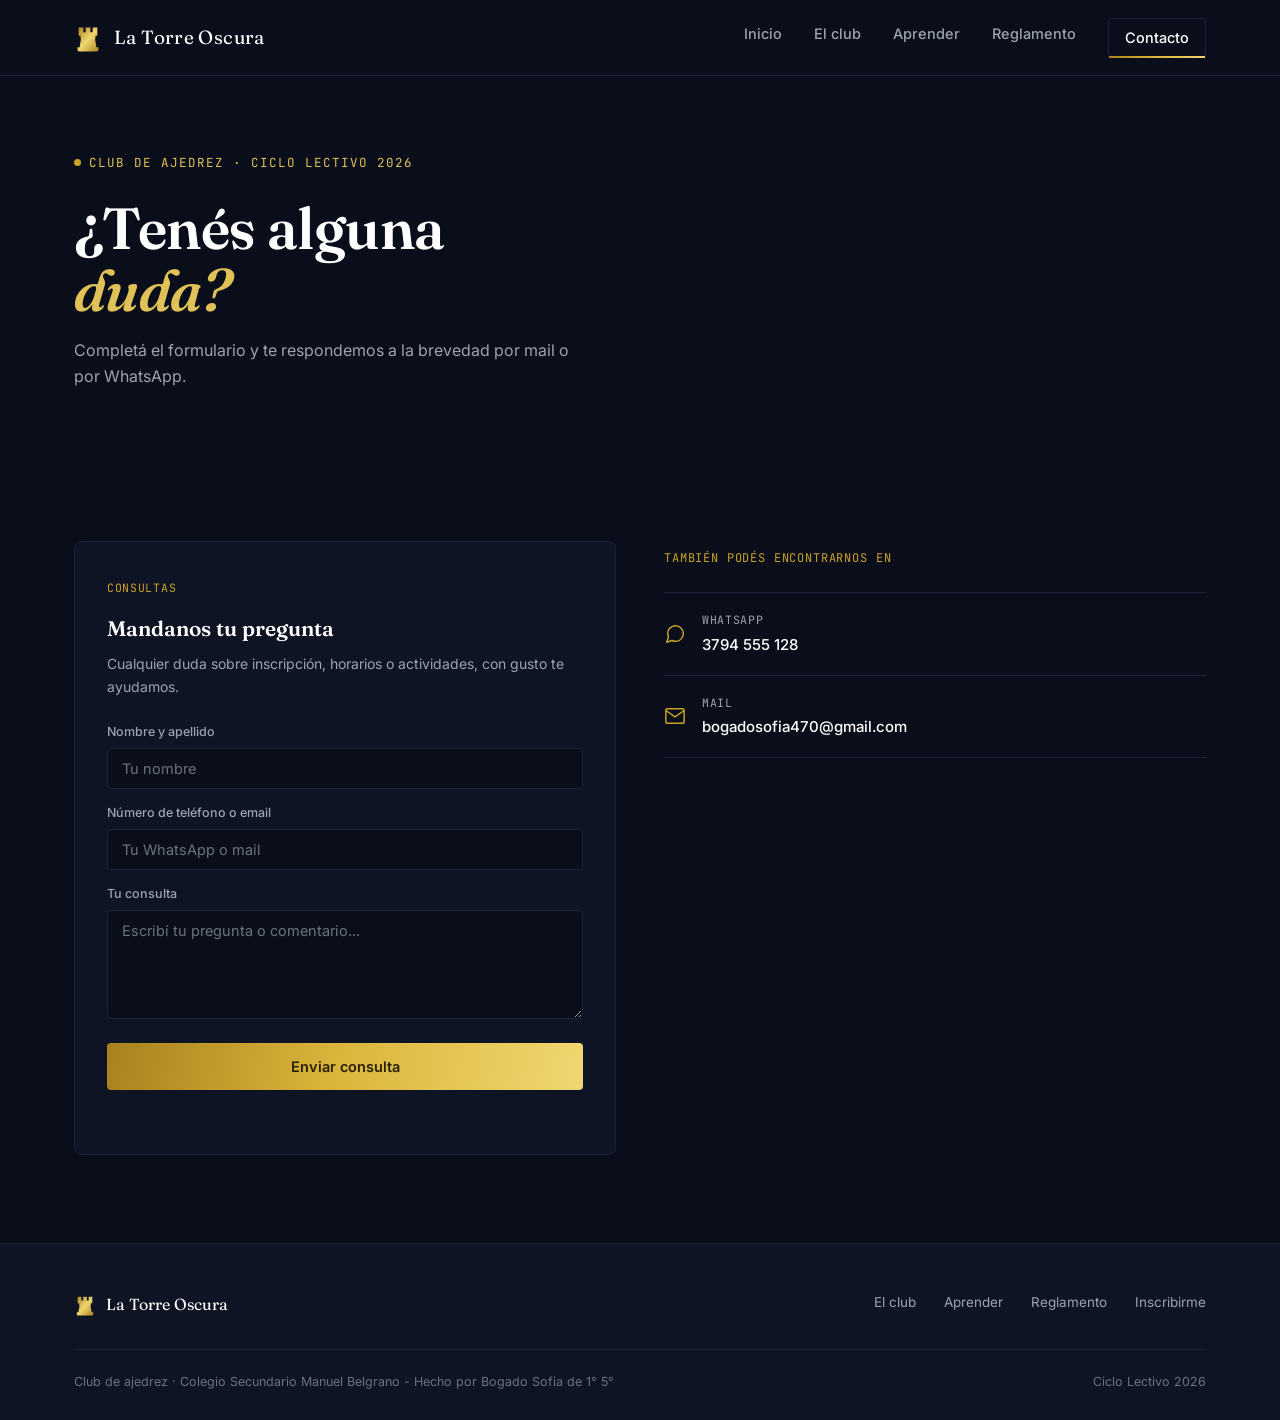
==== contacto.html @ f91fb28e "agrego mas detalles" ====
<!DOCTYPE html>
<html lang="es">
<head>
<meta charset="UTF-8">
<meta name="viewport" content="width=device-width, initial-scale=1.0">
<title>Contacto — La Torre Oscura | Club de Ajedrez Manuel Belgrano</title>
<meta name="description" content="¿Tenés alguna duda sobre el Club de Ajedrez La Torre Oscura? Escribinos.">
<link rel="preconnect" href="https://fonts.googleapis.com">
<link rel="preconnect" href="https://fonts.gstatic.com" crossorigin>
<link href="https://fonts.googleapis.com/css2?family=Fraunces:ital,wght@0,500;0,600;1,500;1,600&family=Inter:wght@400;500;600&family=JetBrains+Mono:wght@400;500&display=swap" rel="stylesheet">
<link rel="icon" type="image/svg+xml" href="favicon.svg">
<link rel="stylesheet" href="styles.css">
</head>
<body>

<header class="site-header">
  <div class="header-inner">
    <a href="index.html" class="brand">
      <svg viewBox="0 0 24 24" fill="none" xmlns="http://www.w3.org/2000/svg" aria-hidden="true">
        <defs>
          <linearGradient id="goldGradHeader" x1="0%" y1="0%" x2="100%" y2="100%">
            <stop offset="0%" stop-color="#A8821E"/>
            <stop offset="50%" stop-color="#F0D670"/>
            <stop offset="100%" stop-color="#A8821E"/>
          </linearGradient>
        </defs>
        <path d="M3 22Q3 23.5 4.5 23.5L19.5 23.5Q21 23.5 21 22L21 20L19 20L19 18Q17.5 13.5 18.5 10L20 10L20 3L16 3L16 7L14 7L14 3L10 3L10 7L8 7L8 3L4 3L4 10L5.5 10Q6.5 13.5 5 18L5 20L3 20Z" fill="url(#goldGradHeader)"/>
      </svg>
      La Torre Oscura
    </a>
    <button class="nav-toggle" id="navToggle" aria-label="Abrir menú" aria-expanded="false" aria-controls="mainNav">
      <span></span><span></span><span></span>
    </button>
    <nav class="main-nav" id="mainNav">
      <a href="index.html">Inicio</a>
      <a href="index.html#club">El club</a>
      <a href="index.html#aprender">Aprender</a>
      <a href="reglamento.html">Reglamento</a>
      <a href="contacto.html" class="active nav-cta">Contacto</a>
    </nav>
  </div>
</header>

<main>

  <section class="page-hero">
    <div class="container">
      <span class="hero-eyebrow">Club de Ajedrez · Ciclo Lectivo 2026</span>
      <h1>¿Tenés alguna<br><em>duda?</em></h1>
      <p>Completá el formulario y te respondemos a la brevedad por mail o por WhatsApp.</p>
    </div>
  </section>

  <section class="section-dark">
    <div class="container">
      <div class="contact-layout">

        <div class="form-card reveal">
          <span class="form-card-tag">Consultas</span>
          <h3>Mandanos tu pregunta</h3>
          <p class="form-card-sub">Cualquier duda sobre inscripción, horarios o actividades, con gusto te ayudamos.</p>

          <form action="https://formspree.io/f/xqevnzvw" method="POST" class="club-form" data-success="Tu consulta fue enviada. Te respondemos a la brevedad.">
            <input type="hidden" name="origen" value="Formulario de contacto">

            <label for="c-nombre">Nombre y apellido</label>
            <input type="text" id="c-nombre" name="nombre" placeholder="Tu nombre" required>

            <label for="c-contacto">Número de teléfono o email</label>
            <input type="text" id="c-contacto" name="contacto" placeholder="Tu WhatsApp o mail" required>

            <label for="c-consulta">Tu consulta</label>
            <textarea id="c-consulta" name="consulta" placeholder="Escribí tu pregunta o comentario..." rows="5" required></textarea>

            <button type="submit" class="btn btn-gold">Enviar consulta</button>
            <p class="form-status" aria-live="polite"></p>
          </form>
        </div>

        <div class="contact-info reveal">
          <p class="contact-info-label">También podés encontrarnos en</p>

          <a href="https://wa.me/543794555128" class="contact-info-item" target="_blank" rel="noopener">
            <svg viewBox="0 0 24 24" fill="none" xmlns="http://www.w3.org/2000/svg" aria-hidden="true">
              <path d="M21 11.5a8.38 8.38 0 0 1-.9 3.8 8.5 8.5 0 0 1-7.6 4.7 8.38 8.38 0 0 1-3.8-.9L3 21l1.9-5.7a8.38 8.38 0 0 1-.9-3.8 8.5 8.5 0 0 1 4.7-7.6 8.38 8.38 0 0 1 3.8-.9h.5a8.48 8.48 0 0 1 8 8v.5z" stroke="currentColor" stroke-width="1.6" stroke-linecap="round" stroke-linejoin="round"/>
            </svg>
            <div>
              <span class="contact-info-type">WhatsApp</span>
              <span class="contact-info-value">3794 555 128</span>
            </div>
          </a>

          <a href="mailto:bogadosofia470@gmail.com" class="contact-info-item">
            <svg viewBox="0 0 24 24" fill="none" xmlns="http://www.w3.org/2000/svg" aria-hidden="true">
              <path d="M4 4h16c1.1 0 2 .9 2 2v12c0 1.1-.9 2-2 2H4c-1.1 0-2-.9-2-2V6c0-1.1.9-2 2-2z" stroke="currentColor" stroke-width="1.6" stroke-linecap="round" stroke-linejoin="round"/>
              <polyline points="22,6 12,13 2,6" stroke="currentColor" stroke-width="1.6" stroke-linecap="round" stroke-linejoin="round"/>
            </svg>
            <div>
              <span class="contact-info-type">Mail</span>
              <span class="contact-info-value">bogadosofia470@gmail.com</span>
            </div>
          </a>
        </div>

      </div>
    </div>
  </section>

</main>

<footer class="site-footer">
  <div class="container">
    <div class="footer-inner">
      <div class="footer-brand">
        <svg viewBox="0 0 24 24" fill="none" xmlns="http://www.w3.org/2000/svg" aria-hidden="true">
          <defs>
            <linearGradient id="goldGradFooter" x1="0%" y1="0%" x2="100%" y2="100%">
              <stop offset="0%" stop-color="#A8821E"/>
              <stop offset="50%" stop-color="#F0D670"/>
              <stop offset="100%" stop-color="#A8821E"/>
            </linearGradient>
          </defs>
          <path d="M3 22Q3 23.5 4.5 23.5L19.5 23.5Q21 23.5 21 22L21 20L19 20L19 18Q17.5 13.5 18.5 10L20 10L20 3L16 3L16 7L14 7L14 3L10 3L10 7L8 7L8 3L4 3L4 10L5.5 10Q6.5 13.5 5 18L5 20L3 20Z" fill="url(#goldGradFooter)"/>
        </svg>
        La Torre Oscura
      </div>
      <nav class="footer-links">
        <a href="index.html#club">El club</a>
        <a href="index.html#aprender">Aprender</a>
        <a href="reglamento.html">Reglamento</a>
        <a href="index.html#inscripcion">Inscribirme</a>
      </nav>
    </div>
    <div class="footer-bottom">
      <span>Club de ajedrez · Colegio Secundario Manuel Belgrano - Hecho por Bogado Sofia de 1° 5°</span>
      <span>Ciclo Lectivo 2026</span>
    </div>
  </div>
</footer>

<script src="script.js"></script>
</body>
</html>
---- styles.css ----
/* ====================================
   LA TORRE OSCURA — Club de Ajedrez
   Sistema de diseño
   ==================================== */

:root {
  --bg-dark: #0A0E1A;
  --bg-dark-card: #0F1424;
  --border-dark: #1E2438;
  --white: #FFFFFF;
  --off-white: #F7F7F5;
  --gold: #C9A227;
  --gold-light: #E0C158;
  --gold-metal: linear-gradient(100deg, #A8821E 0%, #D9B53A 24%, #F0D670 50%, #D9B53A 76%, #A8821E 100%);
  --gold-metal-dark: #A8821E;
  --gold-metal-bright: #F0D670;
  --gray-text: #6B7280;
  --gray-text-dark: #9CA3AF;
  --text-dark: #11141F;

  --font-display: 'Fraunces', serif;
  --font-body: 'Inter', sans-serif;
  --font-mono: 'JetBrains Mono', monospace;

  --max-width: 1180px;
}

* {
  margin: 0;
  padding: 0;
  box-sizing: border-box;
}

html {
  scroll-behavior: smooth;
}

@media (prefers-reduced-motion: reduce) {
  html {
    scroll-behavior: auto;
  }
  *, *::before, *::after {
    animation-duration: 0.01ms !important;
    animation-iteration-count: 1 !important;
    transition-duration: 0.01ms !important;
  }
}

body {
  font-family: var(--font-body);
  color: var(--text-dark);
  background: var(--white);
  line-height: 1.6;
  -webkit-font-smoothing: antialiased;
}

img {
  max-width: 100%;
  display: block;
}

a {
  color: inherit;
  text-decoration: none;
}

.container {
  max-width: var(--max-width);
  margin: 0 auto;
  padding: 0 24px;
}

a:focus-visible,
button:focus-visible {
  outline: 2px solid var(--gold);
  outline-offset: 3px;
}

/* ====================================
   HEADER
   ==================================== */

.site-header {
  position: sticky;
  top: 0;
  z-index: 100;
  background: var(--bg-dark);
  border-bottom: 1px solid var(--border-dark);
}

.header-inner {
  display: flex;
  align-items: center;
  justify-content: space-between;
  padding: 18px 24px;
  max-width: var(--max-width);
  margin: 0 auto;
}

.brand {
  display: flex;
  align-items: center;
  gap: 12px;
  color: var(--white);
  font-family: var(--font-display);
  font-size: 19px;
  letter-spacing: 0.02em;
}

.brand svg {
  width: 28px;
  height: 28px;
  flex-shrink: 0;
}

.nav-toggle {
  display: none;
  background: none;
  border: none;
  cursor: pointer;
  padding: 8px;
}

.nav-toggle span {
  display: block;
  width: 22px;
  height: 2px;
  background: var(--white);
  margin: 5px 0;
  transition: transform 0.25s ease, opacity 0.2s ease;
}

.nav-toggle.is-open span:nth-child(1) {
  transform: translateY(7px) rotate(45deg);
}
.nav-toggle.is-open span:nth-child(2) {
  opacity: 0;
  transform: scaleX(0);
}
.nav-toggle.is-open span:nth-child(3) {
  transform: translateY(-7px) rotate(-45deg);
}

.main-nav {
  display: flex;
  gap: 32px;
}

.main-nav a {
  color: var(--gray-text-dark);
  font-size: 14.5px;
  font-weight: 500;
  position: relative;
  padding: 4px 0;
  transition: color 0.2s ease;
}

.main-nav a:hover,
.main-nav a.active {
  color: var(--white);
}

.main-nav a.active::after {
  content: '';
  position: absolute;
  left: 0;
  bottom: -2px;
  width: 100%;
  height: 2px;
  background: var(--gold-metal);
  background-size: 200% 100%;
}

.main-nav a.nav-cta {
  border: 1px solid var(--border-dark);
  border-radius: 4px;
  padding: 7px 16px;
  color: var(--white);
  transition: border-color 0.2s ease;
}

.main-nav a.nav-cta:hover {
  border-color: var(--gold);
  color: var(--white);
}

/* ====================================
   HERO
   ==================================== */

.hero {
  position: relative;
  background-color: var(--bg-dark);
  background-image: repeating-conic-gradient(
    rgba(255,255,255,0.028) 0% 25%,
    transparent 0% 50%
  );
  background-size: 60px 60px;
  color: var(--white);
  overflow: hidden;
  padding: 100px 0 90px;
}



.hero-inner {
  position: relative;
  z-index: 1;
  max-width: 680px;
}

.hero-eyebrow {
  display: inline-flex;
  align-items: center;
  gap: 8px;
  font-family: var(--font-mono);
  font-size: 12.5px;
  letter-spacing: 0.08em;
  text-transform: uppercase;
  color: var(--gold-light);
  margin-bottom: 24px;
}

.hero-eyebrow::before {
  content: '';
  width: 7px;
  height: 7px;
  background: var(--gold);
  border-radius: 50%;
  display: inline-block;
}

.hero h1 {
  font-family: var(--font-display);
  font-size: clamp(40px, 6vw, 68px);
  font-weight: 600;
  line-height: 1.05;
  letter-spacing: -0.01em;
  margin-bottom: 18px;
}

.hero h1 em {
  font-style: italic;
  color: var(--gold-light);
}

.hero-sub {
  font-size: 17px;
  color: var(--gray-text-dark);
  max-width: 480px;
  margin-bottom: 36px;
}

.hero-meta {
  display: flex;
  flex-wrap: wrap;
  gap: 28px;
  margin-bottom: 40px;
  font-family: var(--font-mono);
  font-size: 13.5px;
  color: var(--gray-text-dark);
}

.hero-meta strong {
  font-weight: 500;
  display: block;
  font-size: 12px;
  font-family: var(--font-body);
  text-transform: uppercase;
  letter-spacing: 0.06em;
  color: var(--gold-light);
  margin-bottom: 4px;
}

.hero-actions {
  display: flex;
  gap: 16px;
  flex-wrap: wrap;
}

.btn {
  display: inline-flex;
  align-items: center;
  justify-content: center;
  gap: 8px;
  font-family: var(--font-body);
  font-size: 14.5px;
  font-weight: 600;
  padding: 14px 26px;
  border-radius: 4px;
  cursor: pointer;
  touch-action: manipulation;
  transition: transform 0.15s ease, background 0.2s ease, border-color 0.2s ease;
  border: 1px solid transparent;
}

.btn:hover {
  transform: translateY(-1px);
}

.btn-gold {
  background: var(--gold-metal);
  background-size: 200% 100%;
  background-position: 0% 0;
  color: #2A1F05;
  transition: transform 0.15s ease, background-position 0.4s ease;
}

.btn-gold:hover {
  background-position: 100% 0;
  transform: translateY(-1px);
}

.btn-outline {
  border-color: var(--border-dark);
  color: var(--white);
}

.btn-outline:hover {
  border-color: var(--gold);
}

.btn-outline-dark {
  border-color: #D9D9D6;
  color: var(--text-dark);
}

.btn-outline-dark:hover {
  border-color: var(--gold);
}

/* ====================================
   FRANJA HORARIOS
   ==================================== */

.schedule-strip {
  background: var(--off-white);
  border-bottom: 1px solid #E5E3DC;
  padding: 28px 0;
}

.schedule-strip .container {
  display: flex;
  flex-wrap: wrap;
  gap: 32px;
  align-items: center;
  justify-content: space-between;
}

.schedule-item {
  display: flex;
  align-items: baseline;
  gap: 10px;
}

.schedule-item .label {
  font-size: 12.5px;
  text-transform: uppercase;
  letter-spacing: 0.05em;
  color: var(--gray-text);
  font-weight: 600;
}

.schedule-item .value {
  font-family: var(--font-mono);
  font-size: 14.5px;
  color: var(--text-dark);
}

/* ====================================
   SECCIONES GENERALES
   ==================================== */

section {
  padding: 88px 0;
}

.section-head {
  max-width: 560px;
  margin-bottom: 56px;
}

.section-eyebrow {
  font-family: var(--font-mono);
  font-size: 12.5px;
  letter-spacing: 0.08em;
  text-transform: uppercase;
  color: var(--gold);
  margin-bottom: 14px;
  display: block;
}

.section-head h2 {
  font-family: var(--font-display);
  font-size: clamp(28px, 4vw, 38px);
  font-weight: 600;
  letter-spacing: -0.01em;
  margin-bottom: 14px;
  color: var(--text-dark);
}

.section-head p {
  color: var(--gray-text);
  font-size: 16px;
}

.section-dark {
  background: var(--bg-dark);
  color: var(--white);
}

.section-dark .section-head h2 {
  color: var(--white);
}

.section-dark .section-head p {
  color: var(--gray-text-dark);
}

/* ====================================
   GRID ACTIVIDADES
   ==================================== */

.activity-grid {
  display: grid;
  grid-template-columns: repeat(3, 1fr);
  gap: 28px;
}

.activity-card {
  position: relative;
  border-radius: 6px;
  overflow: hidden;
  aspect-ratio: 4/5;
  background: var(--off-white);
}

.activity-card img {
  width: 100%;
  height: 100%;
  object-fit: cover;
  transition: transform 0.4s ease;
}

.activity-card:hover img {
  transform: scale(1.04);
}

.activity-caption {
  position: absolute;
  bottom: 0;
  left: 0;
  right: 0;
  padding: 20px 18px 16px;
  background: linear-gradient(to top, rgba(10,14,26,0.85), transparent);
  color: var(--white);
  font-size: 14.5px;
  font-weight: 500;
}

/* ====================================
   PASOS / CÓMO SUMARTE
   ==================================== */

.steps {
  display: grid;
  grid-template-columns: repeat(3, 1fr);
  gap: 36px;
}

.step {
  border-top: 2px solid var(--border-dark);
  padding-top: 22px;
}

.step .step-num {
  font-family: var(--font-mono);
  font-size: 13px;
  color: var(--gold);
  display: block;
  margin-bottom: 14px;
}

.step h3 {
  font-family: var(--font-display);
  font-size: 19px;
  font-weight: 600;
  margin-bottom: 10px;
}

.step p {
  font-size: 14.5px;
  color: var(--gray-text);
}

/* ====================================
   CITA
   ==================================== */

.quote-block {
  background: var(--off-white);
  text-align: center;
}

.quote-block blockquote {
  max-width: 700px;
  margin: 0 auto;
  font-family: var(--font-display);
  font-size: clamp(22px, 3vw, 30px);
  font-style: italic;
  line-height: 1.4;
  color: var(--text-dark);
}

.quote-block cite {
  display: block;
  margin-top: 22px;
  font-family: var(--font-mono);
  font-size: 13px;
  font-style: normal;
  text-transform: uppercase;
  letter-spacing: 0.05em;
  color: var(--gray-text);
}

/* ====================================
   CTA FINAL
   ==================================== */

.final-cta {
  text-align: center;
}

.final-cta h2 {
  font-family: var(--font-display);
  font-size: clamp(28px, 4vw, 40px);
  margin-bottom: 16px;
  color: var(--white);
}

.final-cta p {
  color: var(--gray-text-dark);
  max-width: 480px;
  margin: 0 auto 32px;
}

.final-cta .hero-actions {
  justify-content: center;
}

/* ====================================
   FOOTER
   ==================================== */

.site-footer {
  background: var(--bg-dark-card);
  border-top: 1px solid var(--border-dark);
  color: var(--gray-text-dark);
  padding: 48px 0 28px;
}

.footer-inner {
  display: flex;
  justify-content: space-between;
  flex-wrap: wrap;
  gap: 32px;
  margin-bottom: 32px;
}

.footer-brand {
  display: flex;
  align-items: center;
  gap: 10px;
  color: var(--white);
  font-family: var(--font-display);
  font-size: 16px;
}

.footer-brand svg {
  width: 22px;
  height: 22px;
}

.footer-links {
  display: flex;
  gap: 28px;
  flex-wrap: wrap;
}

.footer-links a {
  font-size: 13.5px;
  color: var(--gray-text-dark);
  transition: color 0.2s ease;
}

.footer-links a:hover {
  color: var(--gold);
}

.footer-bottom {
  border-top: 1px solid var(--border-dark);
  padding-top: 22px;
  font-size: 12.5px;
  color: var(--gray-text);
  display: flex;
  justify-content: space-between;
  flex-wrap: wrap;
  gap: 8px;
}

/* ====================================
   ANIMACIONES DE ENTRADA
   ==================================== */

.reveal {
  opacity: 0;
  transform: translateY(16px);
  transition: opacity 0.6s ease, transform 0.6s ease;
}

.reveal.is-visible {
  opacity: 1;
  transform: translateY(0);
}

/* ====================================
   FORMULARIOS DE INSCRIPCIÓN
   ==================================== */

.form-tabs {
  display: inline-flex;
  gap: 4px;
  background: var(--bg-dark-card);
  border: 1px solid var(--border-dark);
  border-radius: 6px;
  padding: 4px;
  margin-bottom: 40px;
}

.form-tab {
  font-family: var(--font-body);
  font-size: 14px;
  font-weight: 500;
  color: var(--gray-text-dark);
  background: none;
  border: none;
  border-radius: 4px;
  padding: 10px 18px;
  cursor: pointer;
  transition: background 0.2s ease, color 0.2s ease;
}

.form-tab:hover {
  color: var(--white);
}

.form-tab.is-active {
  background: var(--border-dark);
  color: var(--white);
}

.form-grid {
  display: grid;
  grid-template-columns: 1fr;
  gap: 28px;
}

.form-card {
  background: var(--bg-dark-card);
  border: 1px solid var(--border-dark);
  border-radius: 8px;
  padding: 32px;
}

.form-card[hidden] {
  display: none;
}

.form-card-tag {
  font-family: var(--font-mono);
  font-size: 11.5px;
  letter-spacing: 0.06em;
  text-transform: uppercase;
  color: var(--gold);
  display: inline-block;
  margin-bottom: 14px;
}

.form-card h3 {
  font-family: var(--font-display);
  font-size: 21px;
  font-weight: 600;
  color: var(--white);
  margin-bottom: 8px;
}

.form-card-sub {
  font-size: 14px;
  color: var(--gray-text-dark);
  margin-bottom: 24px;
}

.club-form {
  display: flex;
  flex-direction: column;
  gap: 14px;
}

.club-form label {
  font-size: 12.5px;
  font-weight: 500;
  color: var(--gray-text-dark);
  margin-bottom: -8px;
}

.club-form input,
.club-form textarea {
  font-family: var(--font-body);
  font-size: 14.5px;
  color: var(--white);
  background: var(--bg-dark);
  border: 1px solid var(--border-dark);
  border-radius: 4px;
  padding: 11px 14px;
  width: 100%;
  transition: border-color 0.2s ease;
}

.club-form input::placeholder,
.club-form textarea::placeholder {
  color: var(--gray-text);
}

.club-form input:focus,
.club-form textarea:focus {
  outline: none;
  border-color: var(--gold);
}

.club-form textarea {
  resize: vertical;
  font-family: inherit;
}

.club-form .btn {
  margin-top: 10px;
  width: 100%;
}

.form-status {
  font-size: 13.5px;
  min-height: 18px;
  text-align: center;
}

.form-status.success {
  color: #6FCF97;
}

.form-status.error {
  color: #E06666;
}

/* ====================================
   RESPONSIVE
   ==================================== */

/* ====================================
   TABLET (≤ 1024px)
   ==================================== */

@media (max-width: 1024px) {
  section {
    padding: 72px 0;
  }
  .hero {
    padding: 72px 0 60px;
  }
  .activity-grid {
    grid-template-columns: repeat(2, 1fr);
  }
}

@media (max-width: 880px) {
  .steps {
    grid-template-columns: 1fr;
    gap: 28px;
  }
  .form-grid {
    grid-template-columns: 1fr;
  }
}

@media (max-width: 720px) {
  .nav-toggle {
    display: block;
  }
  .main-nav {
    position: fixed;
    top: 65px;
    left: 0;
    right: 0;
    background: var(--bg-dark);
    border-bottom: 1px solid var(--border-dark);
    flex-direction: column;
    gap: 0;
    padding: 8px 24px 16px;
    transform: translateY(-8px);
    opacity: 0;
    pointer-events: none;
    transition: opacity 0.2s ease, transform 0.2s ease;
  }
  .main-nav.is-open {
    opacity: 1;
    transform: translateY(0);
    pointer-events: auto;
  }
  .main-nav a {
    padding: 13px 0;
    border-bottom: 1px solid var(--border-dark);
    width: 100%;
    font-size: 15px;
  }
  .main-nav a.active::after {
    display: none;
  }
  /* nav-cta sin borde-botón dentro del menú móvil */
  .main-nav a.nav-cta {
    border: none;
    border-bottom: 1px solid var(--border-dark);
    border-radius: 0;
    padding: 13px 0;
    color: var(--gray-text-dark);
  }
  .activity-grid {
    grid-template-columns: 1fr;
  }
  /* Tarjetas menos altas en columna única */
  .activity-card {
    aspect-ratio: 3/2;
  }
  .schedule-strip .container {
    flex-direction: column;
    align-items: flex-start;
    gap: 16px;
  }
  /* TOC de reglamento: scroll horizontal en lugar de columna */
  .toc-strip .container {
    flex-direction: row;
    align-items: center;
    overflow-x: auto;
    -webkit-overflow-scrolling: touch;
    scrollbar-width: none;
    gap: 0;
    padding-bottom: 2px;
  }
  .toc-strip .container::-webkit-scrollbar {
    display: none;
  }
  .toc-strip .toc-nav {
    flex-wrap: nowrap;
    min-width: max-content;
  }
  section {
    padding: 56px 0;
  }
  .hero {
    padding: 56px 0 48px;
  }
  .hero-sub {
    font-size: 15px;
  }
  .section-head {
    margin-bottom: 40px;
  }
  /* iOS Safari: evitar auto-zoom al enfocar inputs */
  .club-form input,
  .club-form textarea {
    font-size: 16px;
  }
  .form-card {
    padding: 20px;
  }
  .page-hero {
    padding: 48px 0 40px;
  }
}

/* ====================================
   REGLAMENTO
   ==================================== */

.section-light {
  background: var(--off-white);
}

.page-hero {
  background: var(--bg-dark);
  color: var(--white);
  padding: 72px 0 64px;
}

.page-hero h1 {
  font-family: var(--font-display);
  font-size: clamp(36px, 5.5vw, 58px);
  font-weight: 600;
  line-height: 1.08;
  letter-spacing: -0.01em;
  margin-bottom: 16px;
}

.page-hero h1 em {
  font-style: italic;
  color: var(--gold-light);
}

.page-hero p {
  font-size: 16px;
  color: var(--gray-text-dark);
  max-width: 520px;
}

.toc-nav {
  display: flex;
  flex-wrap: wrap;
  gap: 6px 28px;
  align-items: center;
}

.toc-nav a {
  font-family: var(--font-mono);
  font-size: 12px;
  color: var(--gray-text);
  text-transform: uppercase;
  letter-spacing: 0.05em;
  white-space: nowrap;
  padding: 6px 0;
  transition: color 0.2s ease;
}

.toc-nav a:hover {
  color: var(--gold);
}

.chapter-grid {
  display: grid;
  grid-template-columns: 1fr 1fr;
  gap: 64px;
  align-items: start;
}

.chapter h2 {
  font-family: var(--font-display);
  font-size: clamp(21px, 2.8vw, 27px);
  font-weight: 600;
  letter-spacing: -0.01em;
  margin-bottom: 12px;
  color: var(--text-dark);
}

.section-dark .chapter h2 {
  color: var(--white);
}

.chapter-intro {
  font-size: 15px;
  color: var(--gray-text);
  margin-bottom: 24px;
  line-height: 1.65;
}

.section-dark .chapter-intro {
  color: var(--gray-text-dark);
}

.rule-list {
  list-style: none;
}

.rule-list li {
  position: relative;
  padding: 14px 0 14px 22px;
  font-size: 14.5px;
  line-height: 1.7;
  color: var(--text-dark);
  border-bottom: 1px solid #E0DDD5;
}

.rule-list li:first-child {
  border-top: 1px solid #E0DDD5;
}

.rule-list li::before {
  content: '';
  position: absolute;
  left: 0;
  top: 22px;
  width: 6px;
  height: 6px;
  background: var(--gold);
  border-radius: 50%;
}

.section-dark .rule-list li {
  color: var(--gray-text-dark);
  border-color: var(--border-dark);
}

.section-dark .rule-list li strong {
  color: var(--gold-light);
}

[id^="art"] {
  scroll-margin-top: 80px;
}

@media (max-width: 880px) {
  .chapter-grid {
    grid-template-columns: 1fr;
    gap: 48px;
  }
}

/* Scroll offset para el header sticky en index.html */
#club, #aprender, #inscripcion, #integrantes {
  scroll-margin-top: 72px;
}

/* ====================================
   TELÉFONOS PEQUEÑOS (≤ 480px)
   ==================================== */

@media (max-width: 480px) {
  .header-inner {
    padding: 14px 20px;
  }
  .container {
    padding: 0 20px;
  }
  /* Botones del hero en columna, ancho completo */
  .hero-actions {
    flex-direction: column;
    align-items: stretch;
  }
  .hero-actions .btn {
    text-align: center;
  }
  /* Hero meta: ítems en columna */
  .hero-meta {
    flex-direction: column;
    gap: 14px;
  }
  /* Tabs del formulario: llenan el ancho disponible */
  .form-tabs {
    display: flex;
    width: 100%;
  }
  .form-tab {
    flex: 1;
    font-size: 13px;
    padding: 10px 8px;
    text-align: center;
  }
  /* Activity grid: columna única */
  .activity-grid {
    grid-template-columns: 1fr;
  }
  .activity-card {
    aspect-ratio: 3/2;
  }
  section {
    padding: 48px 0;
  }
  .hero {
    padding: 44px 0 40px;
  }
  .page-hero {
    padding: 40px 0 32px;
  }
  .form-card {
    padding: 16px;
  }
  /* Footer links más compactos */
  .footer-links {
    gap: 12px 20px;
  }
  .footer-bottom {
    flex-direction: column;
    gap: 4px;
  }
}

/* ====================================
   BOTÓN FLOTANTE DE CONTACTO
   ==================================== */

.float-contact {
  position: fixed;
  bottom: 28px;
  right: 28px;
  z-index: 200;
  display: inline-flex;
  align-items: center;
  gap: 9px;
  background: var(--gold-metal);
  background-size: 200% 100%;
  background-position: 0% 0;
  color: #2A1F05;
  font-family: var(--font-body);
  font-size: 14px;
  font-weight: 600;
  padding: 13px 20px;
  border-radius: 50px;
  text-decoration: none;
  box-shadow: 0 4px 24px rgba(0,0,0,0.4);
  touch-action: manipulation;
  transition: transform 0.15s ease, background-position 0.4s ease, box-shadow 0.2s ease;
}

.float-contact:hover {
  transform: translateY(-2px);
  background-position: 100% 0;
  box-shadow: 0 8px 32px rgba(0,0,0,0.5);
}

.float-contact svg {
  width: 17px;
  height: 17px;
  flex-shrink: 0;
}

/* ====================================
   PÁGINA DE CONTACTO
   ==================================== */

.contact-layout {
  display: grid;
  grid-template-columns: 1fr 1fr;
  gap: 48px;
  align-items: start;
}

.contact-info {
  padding-top: 8px;
}

.contact-info-label {
  font-family: var(--font-mono);
  font-size: 12px;
  letter-spacing: 0.07em;
  text-transform: uppercase;
  color: var(--gold);
  margin-bottom: 24px;
}

.contact-info-item {
  display: flex;
  align-items: center;
  gap: 16px;
  padding: 18px 0;
  border-bottom: 1px solid var(--border-dark);
  color: var(--white);
  text-decoration: none;
  transition: color 0.2s ease;
}

.contact-info-item:first-of-type {
  border-top: 1px solid var(--border-dark);
}

.contact-info-item:hover {
  color: var(--gold-light);
}

.contact-info-item svg {
  width: 22px;
  height: 22px;
  flex-shrink: 0;
  color: var(--gold);
}

.contact-info-type {
  display: block;
  font-size: 11.5px;
  font-family: var(--font-mono);
  text-transform: uppercase;
  letter-spacing: 0.06em;
  color: var(--gray-text-dark);
  margin-bottom: 3px;
}

.contact-info-value {
  display: block;
  font-size: 15px;
  font-weight: 500;
}

@media (max-width: 880px) {
  .contact-layout {
    grid-template-columns: 1fr;
    gap: 40px;
  }
}

@media (max-width: 480px) {
  .float-contact {
    bottom: 20px;
    right: 20px;
    font-size: 13px;
    padding: 12px 16px;
  }
}

/* ====================================
   Integrantes del club
   ==================================== */

.members-grid {
  list-style: none;
  display: grid;
  grid-template-columns: repeat(5, 1fr);
  gap: 12px;
  margin-top: 48px;
}

.member-item {
  background: var(--bg-dark-card);
  border: 1px solid var(--border-dark);
  border-radius: 10px;
  padding: 14px 18px;
  font-family: var(--font-body);
  font-size: 14.5px;
  color: var(--white);
  line-height: 1.4;
}

.member-item .member-num {
  display: block;
  font-family: var(--font-mono);
  font-size: 11px;
  color: var(--gold);
  margin-bottom: 4px;
  letter-spacing: 0.04em;
}

@media (max-width: 1024px) {
  .members-grid { grid-template-columns: repeat(4, 1fr); }
}

@media (max-width: 720px) {
  .members-grid { grid-template-columns: repeat(2, 1fr); }
}

@media (max-width: 480px) {
  .members-grid { gap: 8px; }
  .member-item { padding: 12px 14px; }
}
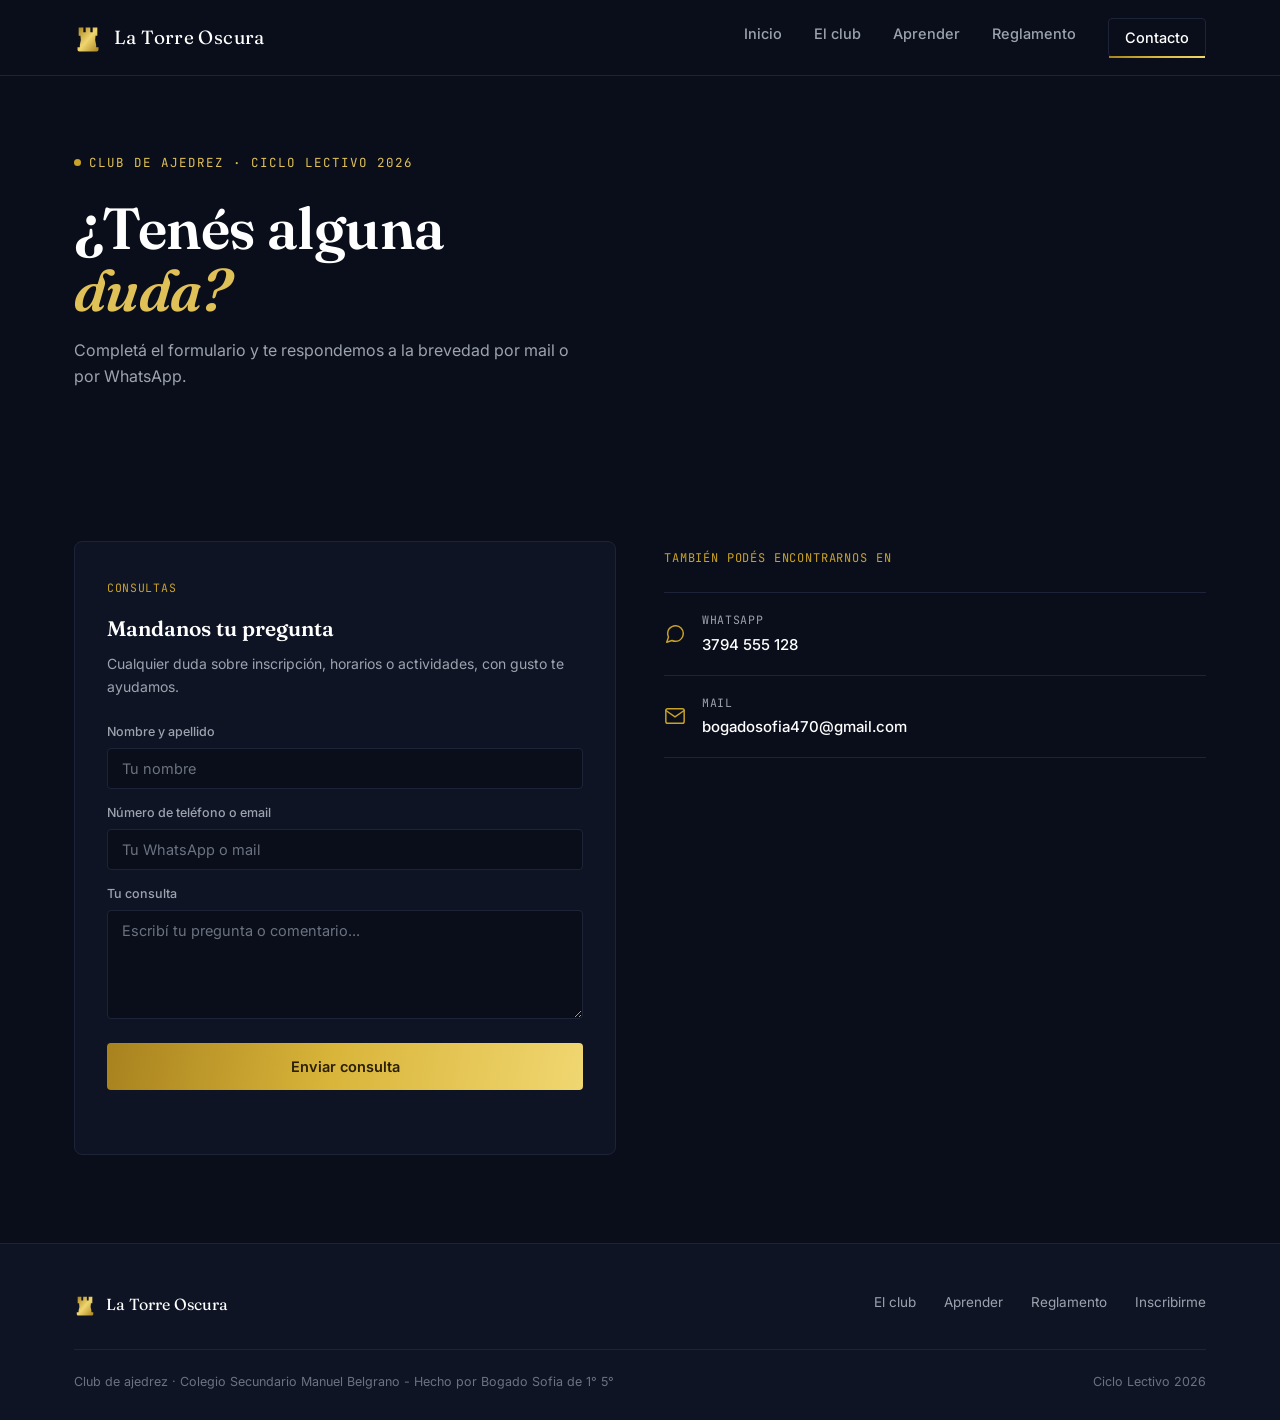
==== commit b17d123e: "agrego imagenes y carrusel" ====
--- a/contacto.html
+++ b/contacto.html
@@ -7,7 +7,7 @@
 <meta name="description" content="¿Tenés alguna duda sobre el Club de Ajedrez La Torre Oscura? Escribinos.">
 <link rel="preconnect" href="https://fonts.googleapis.com">
 <link rel="preconnect" href="https://fonts.gstatic.com" crossorigin>
-<link href="https://fonts.googleapis.com/css2?family=Fraunces:ital,wght@0,500;0,600;1,500;1,600&family=Inter:wght@400;500;600&family=JetBrains+Mono:wght@400;500&display=swap" rel="stylesheet">
+<link href="https://fonts.googleapis.com/css2?family=Fraunces:ital,wght@0,500;0,600;1,500;1,600&family=Inter:wght@400;500;600&family=JetBrains+Mono:wght@400&display=swap" rel="stylesheet">
 <link rel="icon" type="image/svg+xml" href="favicon.svg">
 <link rel="stylesheet" href="styles.css">
 </head>
--- a/styles.css
+++ b/styles.css
@@ -196,6 +196,7 @@
     transparent 0% 50%
   );
   background-size: 60px 60px;
+  background-attachment: fixed;
   color: var(--white);
   overflow: hidden;
   padding: 100px 0 90px;
@@ -228,6 +229,7 @@
   background: var(--gold);
   border-radius: 50%;
   display: inline-block;
+  animation: dotPulse 2.8s ease-in-out infinite;
 }
 
 .hero h1 {
@@ -277,6 +279,26 @@
   gap: 16px;
   flex-wrap: wrap;
 }
+
+/* ====================================
+   ANIMACIONES DE ENTRADA DEL HERO
+   ==================================== */
+
+@keyframes heroFadeUp {
+  from { opacity: 0; transform: translateY(20px); }
+  to   { opacity: 1; transform: translateY(0); }
+}
+
+@keyframes dotPulse {
+  0%, 100% { opacity: 1; transform: scale(1); }
+  50%      { opacity: 0.4; transform: scale(0.8); }
+}
+
+.hero-eyebrow { animation: heroFadeUp 0.65s ease both; }
+.hero h1      { animation: heroFadeUp 0.65s ease 0.12s both; }
+.hero-sub     { animation: heroFadeUp 0.65s ease 0.22s both; }
+.hero-meta    { animation: heroFadeUp 0.65s ease 0.32s both; }
+.hero-actions { animation: heroFadeUp 0.65s ease 0.42s both; }
 
 .btn {
   display: inline-flex;
@@ -320,14 +342,6 @@
   border-color: var(--gold);
 }
 
-.btn-outline-dark {
-  border-color: #D9D9D6;
-  color: var(--text-dark);
-}
-
-.btn-outline-dark:hover {
-  border-color: var(--gold);
-}
 
 /* ====================================
    FRANJA HORARIOS
@@ -456,6 +470,112 @@
   color: var(--white);
   font-size: 14.5px;
   font-weight: 500;
+}
+
+/* ====================================
+   CARRUSEL DE FOTOS
+   ==================================== */
+
+.carousel {
+  position: relative;
+  border-radius: 8px;
+  overflow: hidden;
+  aspect-ratio: 16/9;
+  background: var(--bg-dark-card);
+}
+
+.carousel-track {
+  display: flex;
+  height: 100%;
+  transition: transform 0.45s cubic-bezier(0.4, 0, 0.2, 1);
+}
+
+.carousel-slide {
+  position: relative;
+  flex: 0 0 100%;
+  height: 100%;
+}
+
+.carousel-slide img {
+  width: 100%;
+  height: 100%;
+  object-fit: cover;
+  display: block;
+}
+
+.carousel .activity-caption {
+  position: absolute;
+  bottom: 0;
+  left: 0;
+  right: 0;
+  padding: 20px 18px 16px;
+  background: linear-gradient(to top, rgba(10,14,26,0.85), transparent);
+  color: var(--white);
+  font-size: 14.5px;
+  font-weight: 500;
+}
+
+.carousel-btn {
+  position: absolute;
+  top: 50%;
+  transform: translateY(-50%);
+  background: rgba(10,14,26,0.55);
+  border: 1px solid rgba(255,255,255,0.15);
+  color: var(--white);
+  width: 44px;
+  height: 44px;
+  border-radius: 50%;
+  font-size: 26px;
+  line-height: 1;
+  cursor: pointer;
+  display: flex;
+  align-items: center;
+  justify-content: center;
+  transition: background 0.2s ease;
+  z-index: 10;
+}
+
+.carousel-btn:hover {
+  background: rgba(10,14,26,0.85);
+}
+
+.carousel-prev { left: 14px; }
+.carousel-next { right: 14px; }
+
+.carousel-dots {
+  position: absolute;
+  bottom: 14px;
+  left: 50%;
+  transform: translateX(-50%);
+  display: flex;
+  gap: 8px;
+  z-index: 10;
+}
+
+.carousel-dot {
+  width: 8px;
+  height: 8px;
+  border-radius: 50%;
+  border: none;
+  background: rgba(255,255,255,0.4);
+  cursor: pointer;
+  padding: 0;
+  transition: background 0.2s ease, transform 0.2s ease;
+}
+
+.carousel-dot.is-active {
+  background: var(--gold);
+  transform: scale(1.3);
+}
+
+@media (max-width: 720px) {
+  .carousel-btn {
+    width: 36px;
+    height: 36px;
+    font-size: 20px;
+  }
+  .carousel-prev { left: 8px; }
+  .carousel-next { right: 8px; }
 }
 
 /* ====================================
@@ -523,30 +643,6 @@
   color: var(--gray-text);
 }
 
-/* ====================================
-   CTA FINAL
-   ==================================== */
-
-.final-cta {
-  text-align: center;
-}
-
-.final-cta h2 {
-  font-family: var(--font-display);
-  font-size: clamp(28px, 4vw, 40px);
-  margin-bottom: 16px;
-  color: var(--white);
-}
-
-.final-cta p {
-  color: var(--gray-text-dark);
-  max-width: 480px;
-  margin: 0 auto 32px;
-}
-
-.final-cta .hero-actions {
-  justify-content: center;
-}
 
 /* ====================================
    FOOTER
@@ -792,6 +888,10 @@
 }
 
 @media (max-width: 720px) {
+  /* iOS Safari no soporta background-attachment: fixed */
+  .hero {
+    background-attachment: scroll;
+  }
   .nav-toggle {
     display: block;
   }
@@ -1088,6 +1188,14 @@
     flex-direction: column;
     gap: 4px;
   }
+  .float-contact {
+    bottom: 20px;
+    right: 20px;
+    font-size: 13px;
+    padding: 12px 16px;
+  }
+  .members-grid { gap: 8px; }
+  .member-item { padding: 12px 14px; }
 }
 
 /* ====================================
@@ -1202,14 +1310,6 @@
   }
 }
 
-@media (max-width: 480px) {
-  .float-contact {
-    bottom: 20px;
-    right: 20px;
-    font-size: 13px;
-    padding: 12px 16px;
-  }
-}
 
 /* ====================================
    Integrantes del club
@@ -1220,7 +1320,6 @@
   display: grid;
   grid-template-columns: repeat(5, 1fr);
   gap: 12px;
-  margin-top: 48px;
 }
 
 .member-item {
@@ -1243,6 +1342,11 @@
   letter-spacing: 0.04em;
 }
 
+.section-cta {
+  text-align: center;
+  margin-top: 48px;
+}
+
 @media (max-width: 1024px) {
   .members-grid { grid-template-columns: repeat(4, 1fr); }
 }
@@ -1251,7 +1355,3 @@
   .members-grid { grid-template-columns: repeat(2, 1fr); }
 }
 
-@media (max-width: 480px) {
-  .members-grid { gap: 8px; }
-  .member-item { padding: 12px 14px; }
-}
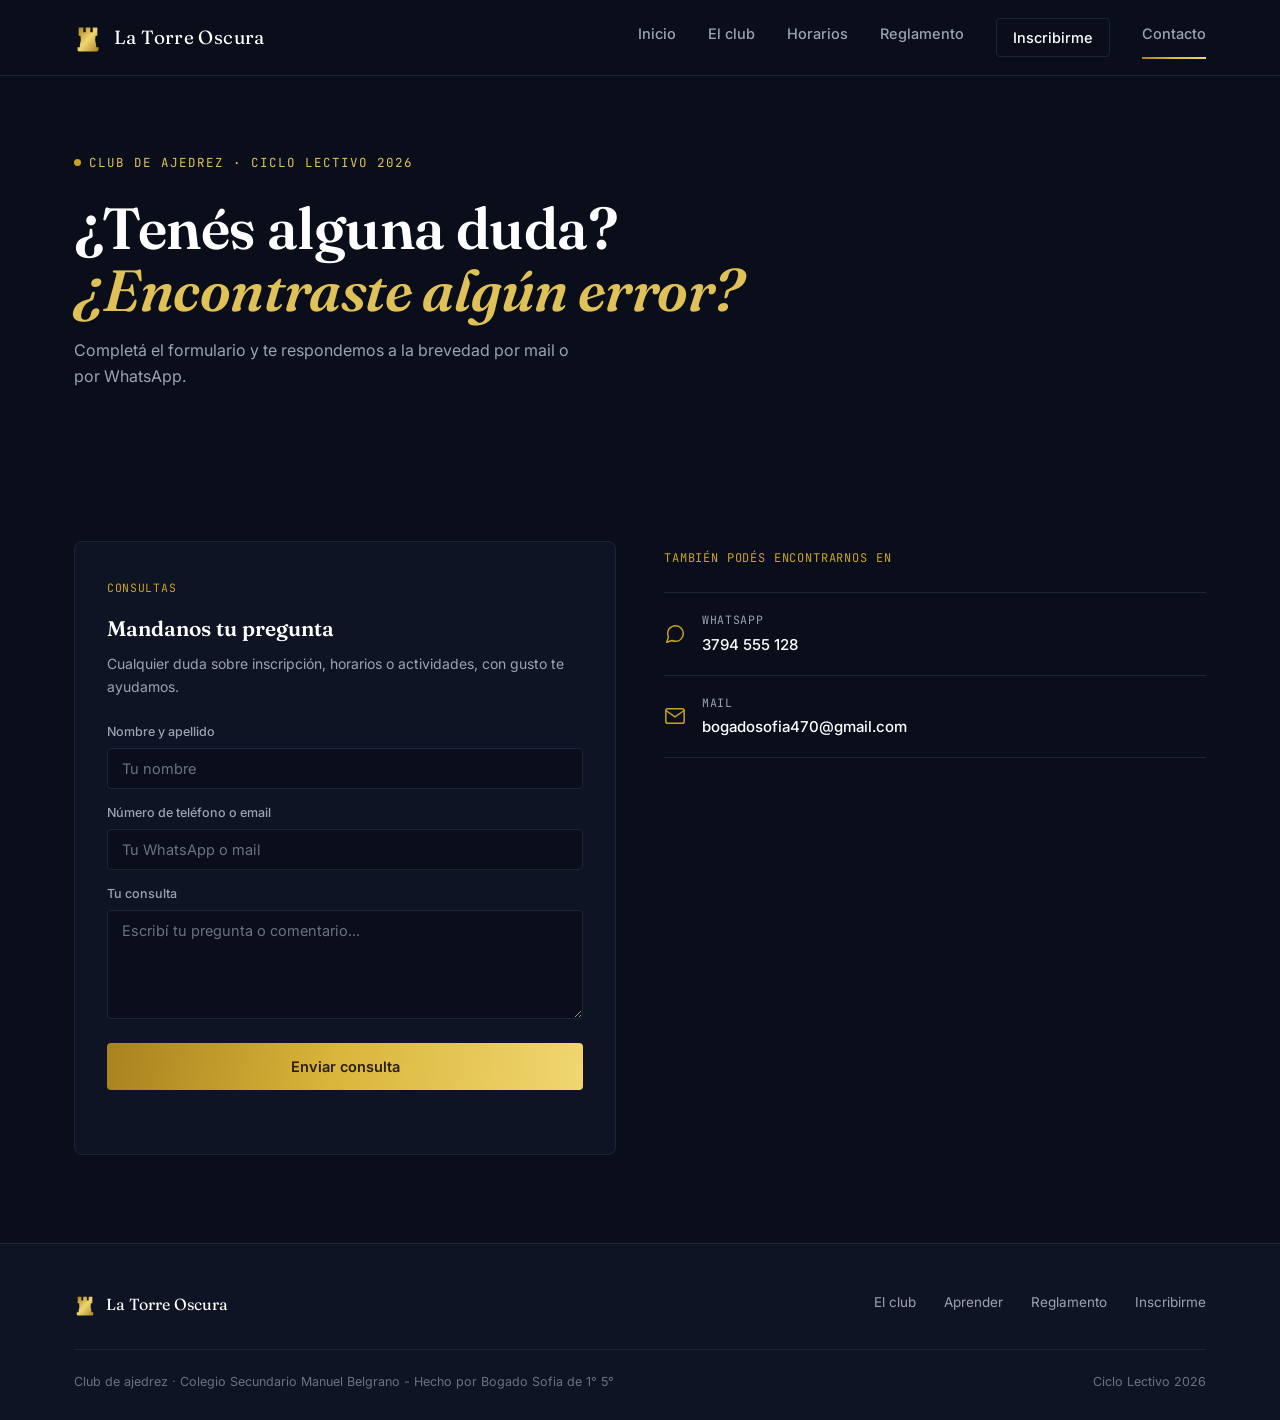
==== commit a2118721: "agrego imagenes y carrusel" ====
--- a/contacto.html
+++ b/contacto.html
@@ -34,9 +34,10 @@
     <nav class="main-nav" id="mainNav">
       <a href="index.html">Inicio</a>
       <a href="index.html#club">El club</a>
-      <a href="index.html#aprender">Aprender</a>
+      <a href="index.html#horarios">Horarios</a>
       <a href="reglamento.html">Reglamento</a>
-      <a href="contacto.html" class="active nav-cta">Contacto</a>
+      <a href="index.html#inscripcion" class="nav-cta">Inscribirme</a>
+      <a href="contacto.html" class="active nav-cta-outline">Contacto</a>
     </nav>
   </div>
 </header>
@@ -46,7 +47,7 @@
   <section class="page-hero">
     <div class="container">
       <span class="hero-eyebrow">Club de Ajedrez · Ciclo Lectivo 2026</span>
-      <h1>¿Tenés alguna<br><em>duda?</em></h1>
+      <h1>¿Tenés alguna duda?<br><em>¿Encontraste algún error?</em></h1>
       <p>Completá el formulario y te respondemos a la brevedad por mail o por WhatsApp.</p>
     </div>
   </section>
--- a/styles.css
+++ b/styles.css
@@ -184,6 +184,15 @@
   color: var(--white);
 }
 
+.main-nav a.nav-cta-outline {
+  color: var(--gray-text-dark);
+}
+
+.main-nav a.nav-cta-outline:hover {
+  color: var(--white);
+  border-color: var(--border-dark);
+}
+
 /* ====================================
    HERO
    ==================================== */
@@ -1122,7 +1131,7 @@
 }
 
 /* Scroll offset para el header sticky en index.html */
-#club, #aprender, #inscripcion, #integrantes {
+#club, #aprender, #inscripcion, #integrantes, #horarios {
   scroll-margin-top: 72px;
 }
 
@@ -1222,7 +1231,16 @@
   text-decoration: none;
   box-shadow: 0 4px 24px rgba(0,0,0,0.4);
   touch-action: manipulation;
-  transition: transform 0.15s ease, background-position 0.4s ease, box-shadow 0.2s ease;
+  opacity: 0;
+  pointer-events: none;
+  transform: translateY(10px);
+  transition: opacity 0.3s ease, transform 0.3s ease, background-position 0.4s ease, box-shadow 0.2s ease;
+}
+
+.float-contact.is-visible {
+  opacity: 1;
+  pointer-events: auto;
+  transform: translateY(0);
 }
 
 .float-contact:hover {
@@ -1355,3 +1373,93 @@
   .members-grid { grid-template-columns: repeat(2, 1fr); }
 }
 
+/* ====================================
+   HORARIOS
+   ==================================== */
+
+.sched-cards {
+  display: grid;
+  grid-template-columns: repeat(2, 1fr);
+  gap: 24px;
+}
+
+.sched-card {
+  background: rgba(255,255,255,0.04);
+  border: 1px solid var(--border-dark);
+  border-radius: 12px;
+  padding: 36px 32px;
+}
+
+.sched-days {
+  display: flex;
+  gap: 8px;
+  margin-bottom: 24px;
+  flex-wrap: wrap;
+}
+
+.sched-day {
+  font-family: var(--font-mono);
+  font-size: 11.5px;
+  padding: 5px 11px;
+  border-radius: 4px;
+  background: rgba(255,255,255,0.06);
+  color: var(--gray-text);
+  letter-spacing: 0.04em;
+  border: 1px solid transparent;
+}
+
+.sched-day.active {
+  background: rgba(201,162,39,0.15);
+  color: var(--gold-light);
+  border-color: rgba(201,162,39,0.3);
+}
+
+.sched-card h3 {
+  font-family: var(--font-display);
+  font-size: 22px;
+  font-weight: 600;
+  color: var(--white);
+  margin-bottom: 8px;
+}
+
+.sched-time {
+  font-family: var(--font-mono);
+  font-size: 26px;
+  color: var(--gold);
+  margin: 0 0 18px;
+  line-height: 1.1;
+}
+
+.sched-desc {
+  font-size: 14.5px;
+  color: var(--gray-text-dark);
+  line-height: 1.65;
+  margin-bottom: 24px;
+}
+
+.sched-place {
+  display: inline-flex;
+  align-items: center;
+  gap: 7px;
+  font-size: 13px;
+  color: var(--gray-text);
+  font-style: italic;
+}
+
+.sched-place svg {
+  width: 14px;
+  height: 14px;
+  color: var(--gold);
+  flex-shrink: 0;
+}
+
+@media (max-width: 720px) {
+  .sched-cards {
+    grid-template-columns: 1fr;
+    gap: 16px;
+  }
+  .sched-card {
+    padding: 24px 20px;
+  }
+}
+
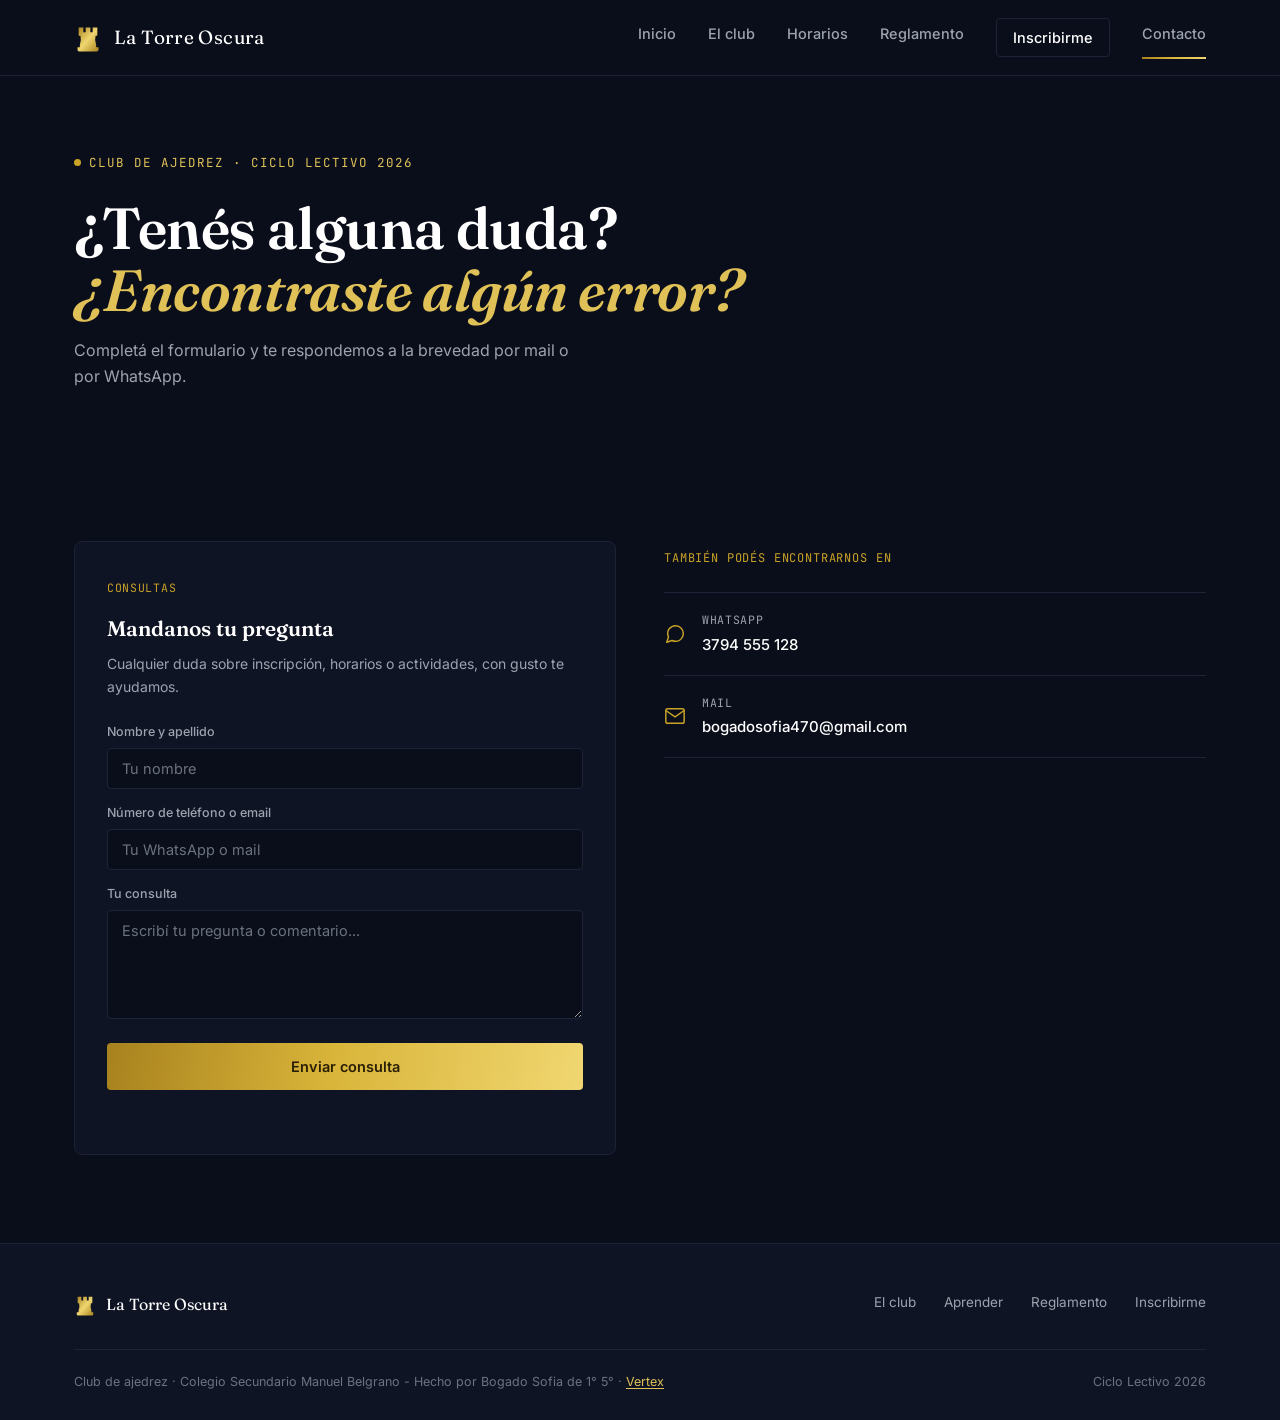
==== commit dc82259a: "Agregar crédito y enlace a Vertex en el footer" ====
--- a/contacto.html
+++ b/contacto.html
@@ -133,7 +133,7 @@
       </nav>
     </div>
     <div class="footer-bottom">
-      <span>Club de ajedrez · Colegio Secundario Manuel Belgrano - Hecho por Bogado Sofia de 1° 5°</span>
+      <span>Club de ajedrez · Colegio Secundario Manuel Belgrano - Hecho por Bogado Sofia de 1° 5° · <a href="https://bogadosofia.github.io/Vertex/" target="_blank" rel="noopener">Vertex</a></span>
       <span>Ciclo Lectivo 2026</span>
     </div>
   </div>
--- a/styles.css
+++ b/styles.css
@@ -711,6 +711,16 @@
   justify-content: space-between;
   flex-wrap: wrap;
   gap: 8px;
+}
+
+.footer-bottom a {
+  color: var(--gold-light);
+  text-decoration: underline;
+  text-underline-offset: 2px;
+}
+
+.footer-bottom a:hover {
+  color: var(--gold);
 }
 
 /* ====================================
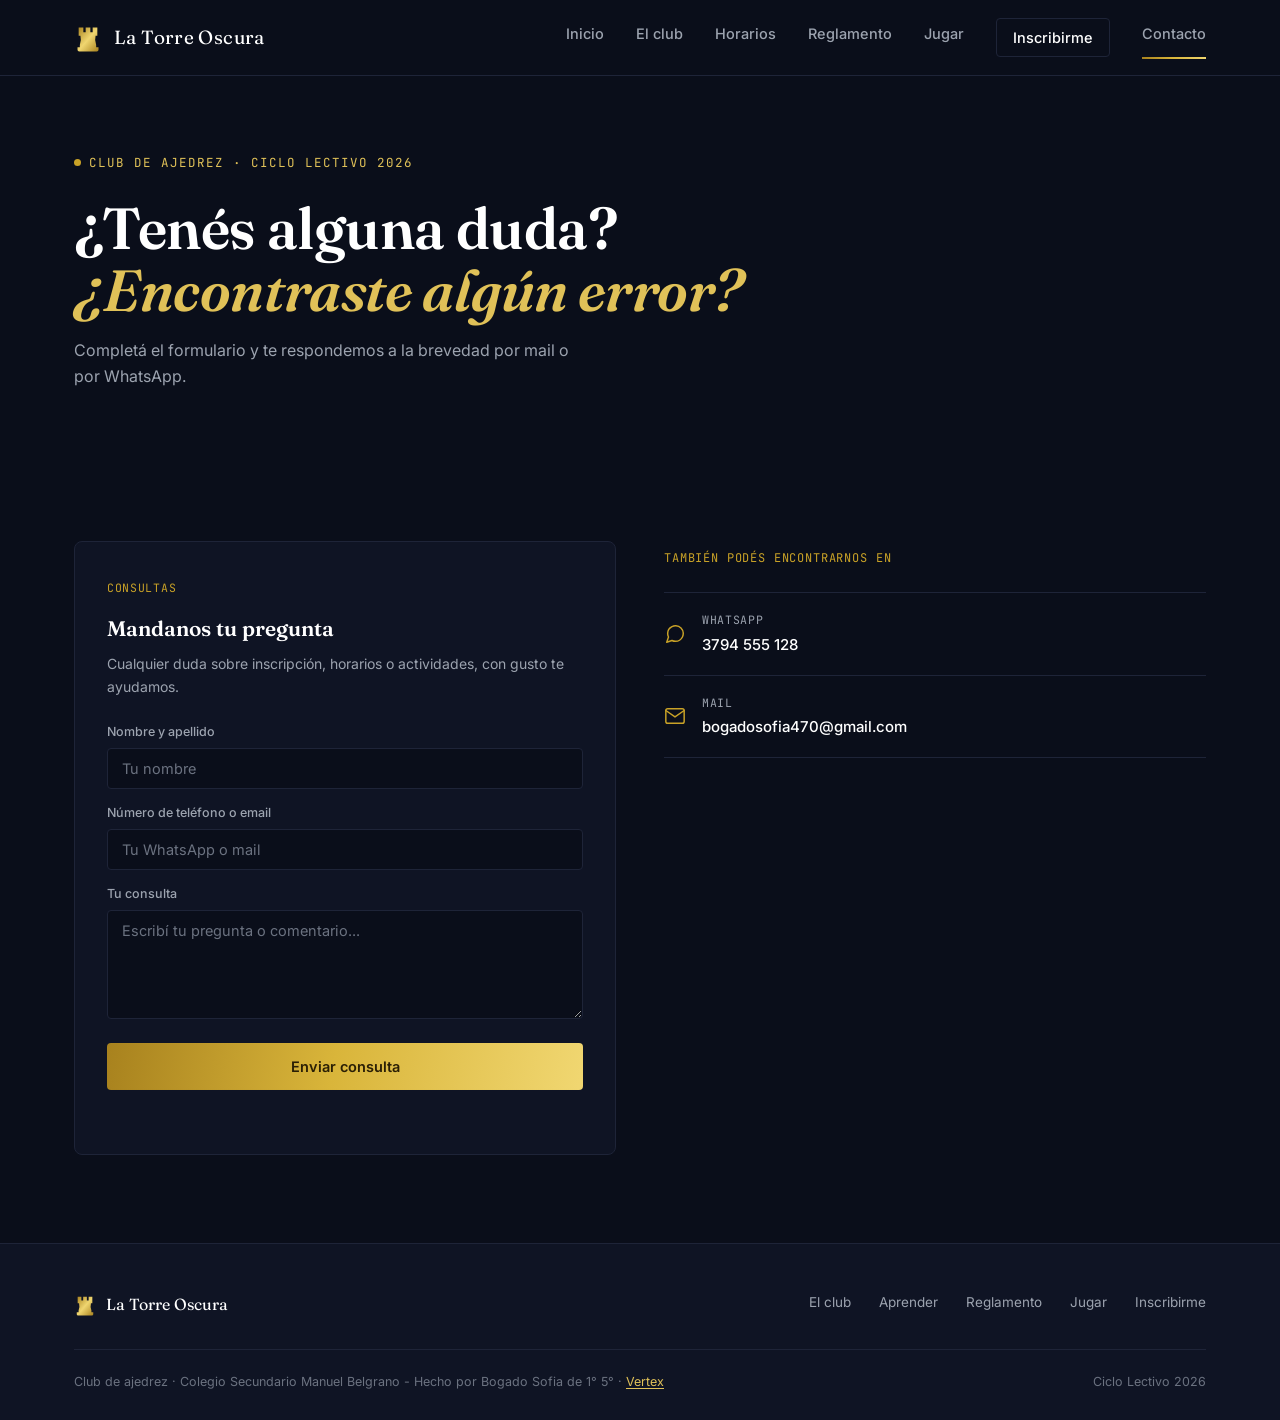
==== commit 38e9ddef: "actualizo la web" ====
--- a/contacto.html
+++ b/contacto.html
@@ -36,6 +36,7 @@
       <a href="index.html#club">El club</a>
       <a href="index.html#horarios">Horarios</a>
       <a href="reglamento.html">Reglamento</a>
+      <a href="jugar.html">Jugar</a>
       <a href="index.html#inscripcion" class="nav-cta">Inscribirme</a>
       <a href="contacto.html" class="active nav-cta-outline">Contacto</a>
     </nav>
@@ -129,6 +130,7 @@
         <a href="index.html#club">El club</a>
         <a href="index.html#aprender">Aprender</a>
         <a href="reglamento.html">Reglamento</a>
+        <a href="jugar.html">Jugar</a>
         <a href="index.html#inscripcion">Inscribirme</a>
       </nav>
     </div>
--- a/styles.css
+++ b/styles.css
@@ -1,4 +1,4 @@
-/* ====================================
+﻿/* ====================================
    LA TORRE OSCURA — Club de Ajedrez
    Sistema de diseño
    ==================================== */
@@ -18,6 +18,11 @@
   --gray-text-dark: #9CA3AF;
   --text-dark: #11141F;
 
+  --board-light: #F7F7F5;
+  --board-dark: #0A0E1A;
+  --piece-white: #C7CBD1;
+  --piece-black: #C9A227;
+
   --font-display: 'Fraunces', serif;
   --font-body: 'Inter', sans-serif;
   --font-mono: 'JetBrains Mono', monospace;
@@ -1213,8 +1218,6 @@
     font-size: 13px;
     padding: 12px 16px;
   }
-  .members-grid { gap: 8px; }
-  .member-item { padding: 12px 14px; }
 }
 
 /* ====================================
@@ -1340,17 +1343,27 @@
 
 
 /* ====================================
-   Integrantes del club
-   ==================================== */
-
-.members-grid {
+   LISTA DE INTEGRANTES (Supabase)
+   ==================================== */
+
+#listaIntegrantes {
+  margin-top: 24px;
+}
+
+#listaIntegrantes p {
+  font-family: var(--font-body);
+  font-size: 14.5px;
+  color: var(--gray-text-dark);
+}
+
+#listaIntegrantes ul {
   list-style: none;
   display: grid;
   grid-template-columns: repeat(5, 1fr);
   gap: 12px;
 }
 
-.member-item {
+#listaIntegrantes li {
   background: var(--bg-dark-card);
   border: 1px solid var(--border-dark);
   border-radius: 10px;
@@ -1361,26 +1374,17 @@
   line-height: 1.4;
 }
 
-.member-item .member-num {
-  display: block;
-  font-family: var(--font-mono);
-  font-size: 11px;
-  color: var(--gold);
-  margin-bottom: 4px;
-  letter-spacing: 0.04em;
-}
-
-.section-cta {
-  text-align: center;
-  margin-top: 48px;
-}
-
 @media (max-width: 1024px) {
-  .members-grid { grid-template-columns: repeat(4, 1fr); }
+  #listaIntegrantes ul { grid-template-columns: repeat(4, 1fr); }
 }
 
 @media (max-width: 720px) {
-  .members-grid { grid-template-columns: repeat(2, 1fr); }
+  #listaIntegrantes ul { grid-template-columns: repeat(2, 1fr); }
+}
+
+@media (max-width: 480px) {
+  #listaIntegrantes ul { gap: 8px; }
+  #listaIntegrantes li { padding: 12px 14px; }
 }
 
 /* ====================================
@@ -1473,3 +1477,294 @@
   }
 }
 
+/* ====================================
+   TABLERO DE AJEDREZ
+   ==================================== */
+
+.tablero-card {
+  background: var(--bg-dark-card);
+  border: 1px solid var(--border-dark);
+  border-radius: 12px;
+  padding: 32px;
+}
+
+.tablero-estado {
+  display: flex;
+  align-items: center;
+  justify-content: space-between;
+  flex-wrap: wrap;
+  gap: 12px;
+  margin-bottom: 24px;
+}
+
+.tablero-turno {
+  font-family: var(--font-mono);
+  font-size: 13px;
+  letter-spacing: 0.04em;
+  text-transform: uppercase;
+  color: var(--gray-text-dark);
+  display: inline-flex;
+  align-items: center;
+  gap: 9px;
+}
+
+.tablero-turno .turno-dot {
+  width: 11px;
+  height: 11px;
+  border-radius: 50%;
+  border: 1.5px solid var(--border-dark);
+  background: var(--piece-white);
+  flex-shrink: 0;
+}
+
+.tablero-turno.es-negras .turno-dot {
+  background: var(--piece-black);
+}
+
+.tablero-mensaje {
+  font-family: var(--font-body);
+  font-size: 14.5px;
+  font-weight: 600;
+  color: var(--gold-light);
+}
+
+.tablero-mensaje.es-jaquemate {
+  color: #E06666;
+}
+
+.tablero-layout {
+  display: grid;
+  grid-template-columns: 22px 1fr;
+  gap: 6px;
+  max-width: 520px;
+  margin: 0 auto;
+}
+
+.tablero-ranks {
+  display: grid;
+  grid-template-rows: repeat(8, 1fr);
+  align-items: center;
+}
+
+.tablero-ranks span {
+  font-family: var(--font-mono);
+  font-size: 12px;
+  color: var(--gray-text);
+  text-align: center;
+}
+
+.tablero-grid {
+  display: grid;
+  grid-template-columns: repeat(8, 1fr);
+  grid-template-rows: repeat(8, 1fr);
+  aspect-ratio: 1 / 1;
+  border-radius: 6px;
+  overflow: hidden;
+  border: 1px solid var(--border-dark);
+}
+
+.tablero-files {
+  grid-column: 2;
+  display: grid;
+  grid-template-columns: repeat(8, 1fr);
+}
+
+.tablero-files span {
+  font-family: var(--font-mono);
+  font-size: 12px;
+  color: var(--gray-text);
+  text-align: center;
+  padding-top: 4px;
+}
+
+.casilla {
+  position: relative;
+  border: none;
+  padding: 0;
+  aspect-ratio: 1 / 1;
+  cursor: pointer;
+  display: flex;
+  align-items: center;
+  justify-content: center;
+}
+
+.casilla.clara { background: var(--board-light); }
+.casilla.oscura { background: var(--board-dark); }
+
+.casilla.es-jugada-anterior::before {
+  content: '';
+  position: absolute;
+  inset: 0;
+  background: rgba(201, 162, 39, 0.28);
+}
+
+.casilla.es-seleccionada {
+  box-shadow: inset 0 0 0 3px var(--gold);
+}
+
+.casilla.es-jaque {
+  box-shadow: inset 0 0 0 3px #E06666;
+}
+
+.casilla.mov-legal::after {
+  content: '';
+  position: absolute;
+  width: 28%;
+  height: 28%;
+  border-radius: 50%;
+  background: rgba(201, 162, 39, 0.55);
+}
+
+.casilla.captura-legal::after {
+  content: '';
+  position: absolute;
+  inset: 8%;
+  border-radius: 50%;
+  border: 3px solid rgba(201, 162, 39, 0.75);
+  background: none;
+}
+
+.pieza {
+  display: block;
+  position: relative;
+  width: 76%;
+  height: 76%;
+  -webkit-mask-repeat: no-repeat;
+  mask-repeat: no-repeat;
+  -webkit-mask-position: center;
+  mask-position: center;
+  -webkit-mask-size: contain;
+  mask-size: contain;
+  pointer-events: none;
+}
+
+.pieza.color-blancas {
+  background-color: var(--piece-white);
+  filter: drop-shadow(0 0 1.4px var(--bg-dark)) drop-shadow(0 0 1.4px var(--bg-dark));
+}
+
+.pieza.color-negras {
+  background-color: var(--piece-black);
+}
+
+.pieza-peon    { -webkit-mask-image: url('[data-uri]');    mask-image: url('[data-uri]'); }
+.pieza-torre   { -webkit-mask-image: url('[data-uri]');   mask-image: url('[data-uri]'); }
+.pieza-caballo { -webkit-mask-image: url('[data-uri]'); mask-image: url('[data-uri]'); }
+.pieza-alfil   { -webkit-mask-image: url('[data-uri]');   mask-image: url('[data-uri]'); }
+.pieza-dama    { -webkit-mask-image: url('[data-uri]');    mask-image: url('[data-uri]'); }
+.pieza-rey     { -webkit-mask-image: url('[data-uri]');     mask-image: url('[data-uri]'); }
+
+.tablero-pie {
+  display: flex;
+  align-items: center;
+  justify-content: space-between;
+  flex-wrap: wrap;
+  gap: 16px;
+  margin-top: 28px;
+}
+
+.tablero-capturas {
+  display: flex;
+  flex-wrap: wrap;
+  gap: 4px;
+  min-height: 22px;
+  align-items: center;
+}
+
+.tablero-capturas .pieza {
+  width: 18px;
+  height: 18px;
+  position: static;
+}
+
+.tablero-capturas-grupo {
+  display: flex;
+  flex-direction: column;
+  gap: 6px;
+}
+
+.tablero-capturas-label {
+  font-family: var(--font-mono);
+  font-size: 11px;
+  text-transform: uppercase;
+  letter-spacing: 0.05em;
+  color: var(--gray-text);
+}
+
+.promo-modal {
+  position: fixed;
+  inset: 0;
+  z-index: 300;
+  display: flex;
+  align-items: center;
+  justify-content: center;
+  background: rgba(10, 14, 26, 0.75);
+  padding: 20px;
+}
+
+.promo-modal[hidden] {
+  display: none;
+}
+
+.promo-card {
+  background: var(--bg-dark-card);
+  border: 1px solid var(--border-dark);
+  border-radius: 10px;
+  padding: 28px;
+  text-align: center;
+  max-width: 320px;
+}
+
+.promo-card h3 {
+  font-family: var(--font-display);
+  font-size: 18px;
+  color: var(--white);
+  margin-bottom: 18px;
+}
+
+.promo-opciones {
+  display: grid;
+  grid-template-columns: repeat(4, 1fr);
+  gap: 10px;
+}
+
+.fin-modal-texto {
+  font-size: 14px;
+  color: var(--gray-text-dark);
+  margin-bottom: 22px;
+}
+
+.fin-modal-acciones {
+  display: flex;
+  gap: 10px;
+  justify-content: center;
+  flex-wrap: wrap;
+}
+
+.promo-opcion {
+  background: var(--bg-dark);
+  border: 1px solid var(--border-dark);
+  border-radius: 6px;
+  padding: 12px 6px;
+  cursor: pointer;
+  display: flex;
+  align-items: center;
+  justify-content: center;
+  transition: border-color 0.2s ease;
+}
+
+.promo-opcion:hover {
+  border-color: var(--gold);
+}
+
+.promo-opcion .pieza {
+  width: 100%;
+  height: 32px;
+}
+
+@media (max-width: 480px) {
+  .tablero-card { padding: 18px; }
+  .tablero-layout { grid-template-columns: 16px 1fr; }
+  .tablero-ranks span, .tablero-files span { font-size: 10px; }
+}
+
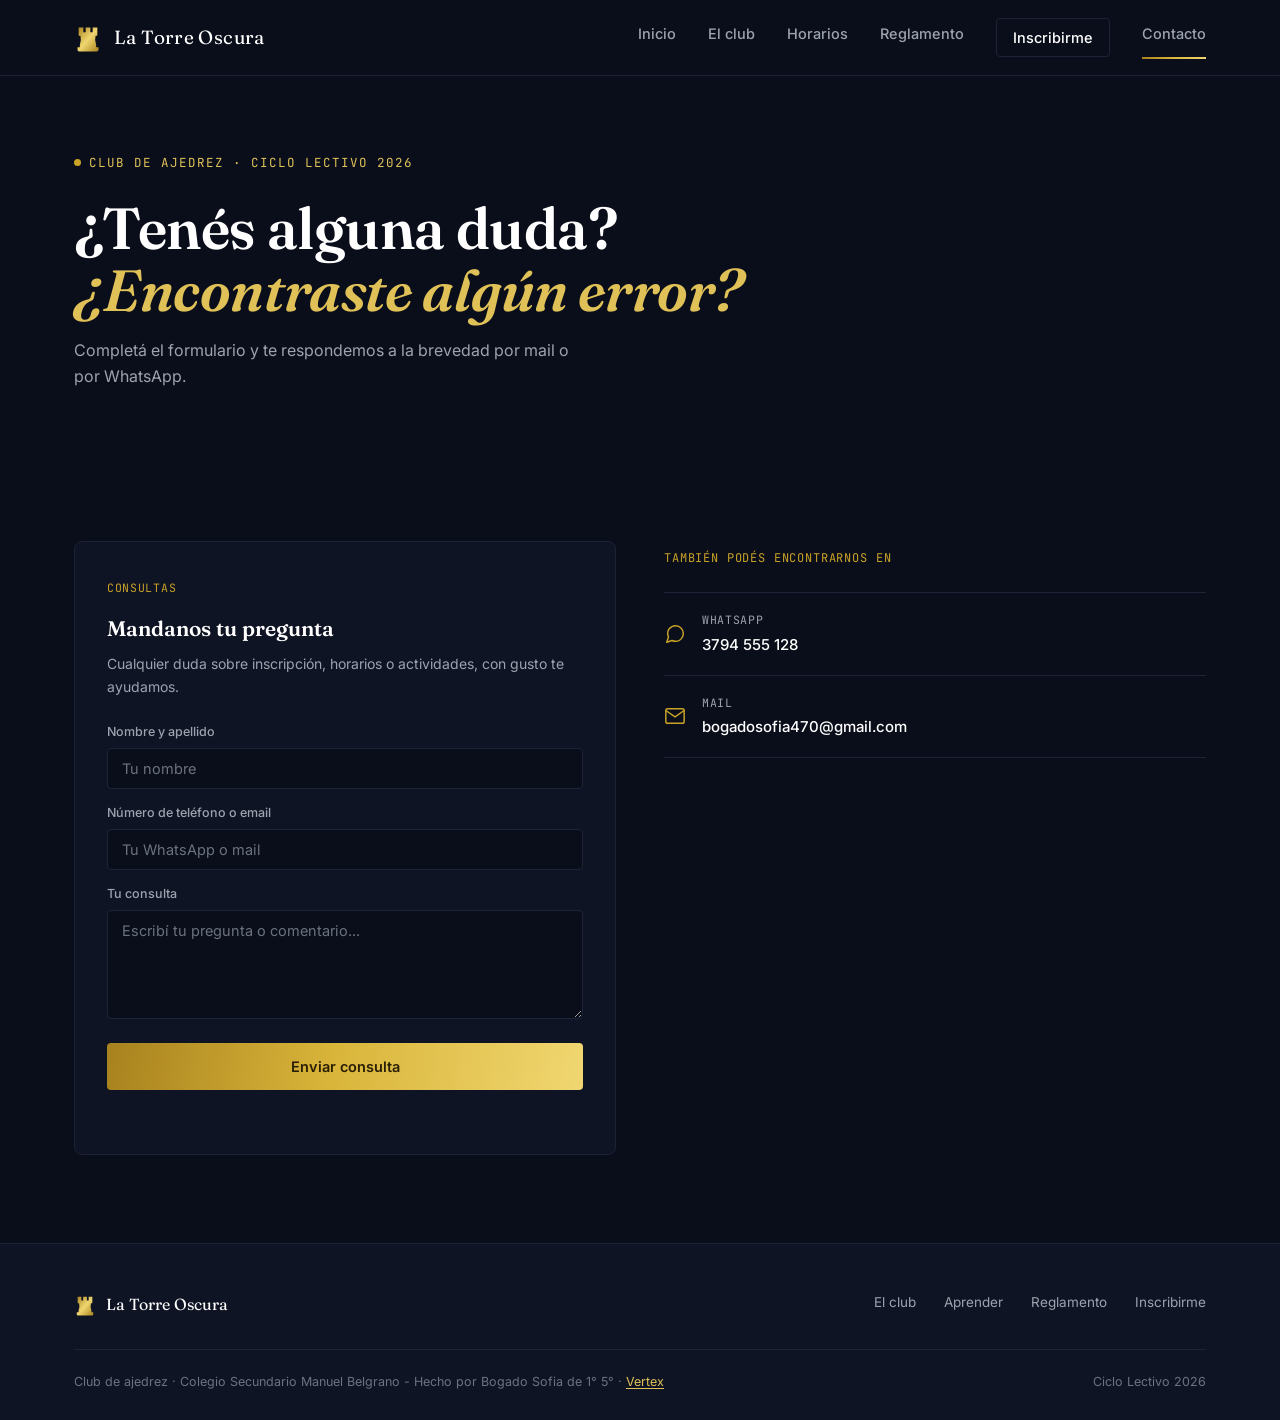
==== commit 0a06be57: "Eliminar la página Jugar Se quita jugar.html/jugar.js y todos los enlaces de navegación asociados, j" ====
--- a/contacto.html
+++ b/contacto.html
@@ -36,7 +36,6 @@
       <a href="index.html#club">El club</a>
       <a href="index.html#horarios">Horarios</a>
       <a href="reglamento.html">Reglamento</a>
-      <a href="jugar.html">Jugar</a>
       <a href="index.html#inscripcion" class="nav-cta">Inscribirme</a>
       <a href="contacto.html" class="active nav-cta-outline">Contacto</a>
     </nav>
@@ -130,7 +129,6 @@
         <a href="index.html#club">El club</a>
         <a href="index.html#aprender">Aprender</a>
         <a href="reglamento.html">Reglamento</a>
-        <a href="jugar.html">Jugar</a>
         <a href="index.html#inscripcion">Inscribirme</a>
       </nav>
     </div>
--- a/styles.css
+++ b/styles.css
@@ -1476,295 +1476,3 @@
     padding: 24px 20px;
   }
 }
-
-/* ====================================
-   TABLERO DE AJEDREZ
-   ==================================== */
-
-.tablero-card {
-  background: var(--bg-dark-card);
-  border: 1px solid var(--border-dark);
-  border-radius: 12px;
-  padding: 32px;
-}
-
-.tablero-estado {
-  display: flex;
-  align-items: center;
-  justify-content: space-between;
-  flex-wrap: wrap;
-  gap: 12px;
-  margin-bottom: 24px;
-}
-
-.tablero-turno {
-  font-family: var(--font-mono);
-  font-size: 13px;
-  letter-spacing: 0.04em;
-  text-transform: uppercase;
-  color: var(--gray-text-dark);
-  display: inline-flex;
-  align-items: center;
-  gap: 9px;
-}
-
-.tablero-turno .turno-dot {
-  width: 11px;
-  height: 11px;
-  border-radius: 50%;
-  border: 1.5px solid var(--border-dark);
-  background: var(--piece-white);
-  flex-shrink: 0;
-}
-
-.tablero-turno.es-negras .turno-dot {
-  background: var(--piece-black);
-}
-
-.tablero-mensaje {
-  font-family: var(--font-body);
-  font-size: 14.5px;
-  font-weight: 600;
-  color: var(--gold-light);
-}
-
-.tablero-mensaje.es-jaquemate {
-  color: #E06666;
-}
-
-.tablero-layout {
-  display: grid;
-  grid-template-columns: 22px 1fr;
-  gap: 6px;
-  max-width: 520px;
-  margin: 0 auto;
-}
-
-.tablero-ranks {
-  display: grid;
-  grid-template-rows: repeat(8, 1fr);
-  align-items: center;
-}
-
-.tablero-ranks span {
-  font-family: var(--font-mono);
-  font-size: 12px;
-  color: var(--gray-text);
-  text-align: center;
-}
-
-.tablero-grid {
-  display: grid;
-  grid-template-columns: repeat(8, 1fr);
-  grid-template-rows: repeat(8, 1fr);
-  aspect-ratio: 1 / 1;
-  border-radius: 6px;
-  overflow: hidden;
-  border: 1px solid var(--border-dark);
-}
-
-.tablero-files {
-  grid-column: 2;
-  display: grid;
-  grid-template-columns: repeat(8, 1fr);
-}
-
-.tablero-files span {
-  font-family: var(--font-mono);
-  font-size: 12px;
-  color: var(--gray-text);
-  text-align: center;
-  padding-top: 4px;
-}
-
-.casilla {
-  position: relative;
-  border: none;
-  padding: 0;
-  aspect-ratio: 1 / 1;
-  cursor: pointer;
-  display: flex;
-  align-items: center;
-  justify-content: center;
-}
-
-.casilla.clara { background: var(--board-light); }
-.casilla.oscura { background: var(--board-dark); }
-
-.casilla.es-jugada-anterior::before {
-  content: '';
-  position: absolute;
-  inset: 0;
-  background: rgba(201, 162, 39, 0.28);
-}
-
-.casilla.es-seleccionada {
-  box-shadow: inset 0 0 0 3px var(--gold);
-}
-
-.casilla.es-jaque {
-  box-shadow: inset 0 0 0 3px #E06666;
-}
-
-.casilla.mov-legal::after {
-  content: '';
-  position: absolute;
-  width: 28%;
-  height: 28%;
-  border-radius: 50%;
-  background: rgba(201, 162, 39, 0.55);
-}
-
-.casilla.captura-legal::after {
-  content: '';
-  position: absolute;
-  inset: 8%;
-  border-radius: 50%;
-  border: 3px solid rgba(201, 162, 39, 0.75);
-  background: none;
-}
-
-.pieza {
-  display: block;
-  position: relative;
-  width: 76%;
-  height: 76%;
-  -webkit-mask-repeat: no-repeat;
-  mask-repeat: no-repeat;
-  -webkit-mask-position: center;
-  mask-position: center;
-  -webkit-mask-size: contain;
-  mask-size: contain;
-  pointer-events: none;
-}
-
-.pieza.color-blancas {
-  background-color: var(--piece-white);
-  filter: drop-shadow(0 0 1.4px var(--bg-dark)) drop-shadow(0 0 1.4px var(--bg-dark));
-}
-
-.pieza.color-negras {
-  background-color: var(--piece-black);
-}
-
-.pieza-peon    { -webkit-mask-image: url('[data-uri]');    mask-image: url('[data-uri]'); }
-.pieza-torre   { -webkit-mask-image: url('[data-uri]');   mask-image: url('[data-uri]'); }
-.pieza-caballo { -webkit-mask-image: url('[data-uri]'); mask-image: url('[data-uri]'); }
-.pieza-alfil   { -webkit-mask-image: url('[data-uri]');   mask-image: url('[data-uri]'); }
-.pieza-dama    { -webkit-mask-image: url('[data-uri]');    mask-image: url('[data-uri]'); }
-.pieza-rey     { -webkit-mask-image: url('[data-uri]');     mask-image: url('[data-uri]'); }
-
-.tablero-pie {
-  display: flex;
-  align-items: center;
-  justify-content: space-between;
-  flex-wrap: wrap;
-  gap: 16px;
-  margin-top: 28px;
-}
-
-.tablero-capturas {
-  display: flex;
-  flex-wrap: wrap;
-  gap: 4px;
-  min-height: 22px;
-  align-items: center;
-}
-
-.tablero-capturas .pieza {
-  width: 18px;
-  height: 18px;
-  position: static;
-}
-
-.tablero-capturas-grupo {
-  display: flex;
-  flex-direction: column;
-  gap: 6px;
-}
-
-.tablero-capturas-label {
-  font-family: var(--font-mono);
-  font-size: 11px;
-  text-transform: uppercase;
-  letter-spacing: 0.05em;
-  color: var(--gray-text);
-}
-
-.promo-modal {
-  position: fixed;
-  inset: 0;
-  z-index: 300;
-  display: flex;
-  align-items: center;
-  justify-content: center;
-  background: rgba(10, 14, 26, 0.75);
-  padding: 20px;
-}
-
-.promo-modal[hidden] {
-  display: none;
-}
-
-.promo-card {
-  background: var(--bg-dark-card);
-  border: 1px solid var(--border-dark);
-  border-radius: 10px;
-  padding: 28px;
-  text-align: center;
-  max-width: 320px;
-}
-
-.promo-card h3 {
-  font-family: var(--font-display);
-  font-size: 18px;
-  color: var(--white);
-  margin-bottom: 18px;
-}
-
-.promo-opciones {
-  display: grid;
-  grid-template-columns: repeat(4, 1fr);
-  gap: 10px;
-}
-
-.fin-modal-texto {
-  font-size: 14px;
-  color: var(--gray-text-dark);
-  margin-bottom: 22px;
-}
-
-.fin-modal-acciones {
-  display: flex;
-  gap: 10px;
-  justify-content: center;
-  flex-wrap: wrap;
-}
-
-.promo-opcion {
-  background: var(--bg-dark);
-  border: 1px solid var(--border-dark);
-  border-radius: 6px;
-  padding: 12px 6px;
-  cursor: pointer;
-  display: flex;
-  align-items: center;
-  justify-content: center;
-  transition: border-color 0.2s ease;
-}
-
-.promo-opcion:hover {
-  border-color: var(--gold);
-}
-
-.promo-opcion .pieza {
-  width: 100%;
-  height: 32px;
-}
-
-@media (max-width: 480px) {
-  .tablero-card { padding: 18px; }
-  .tablero-layout { grid-template-columns: 16px 1fr; }
-  .tablero-ranks span, .tablero-files span { font-size: 10px; }
-}
-
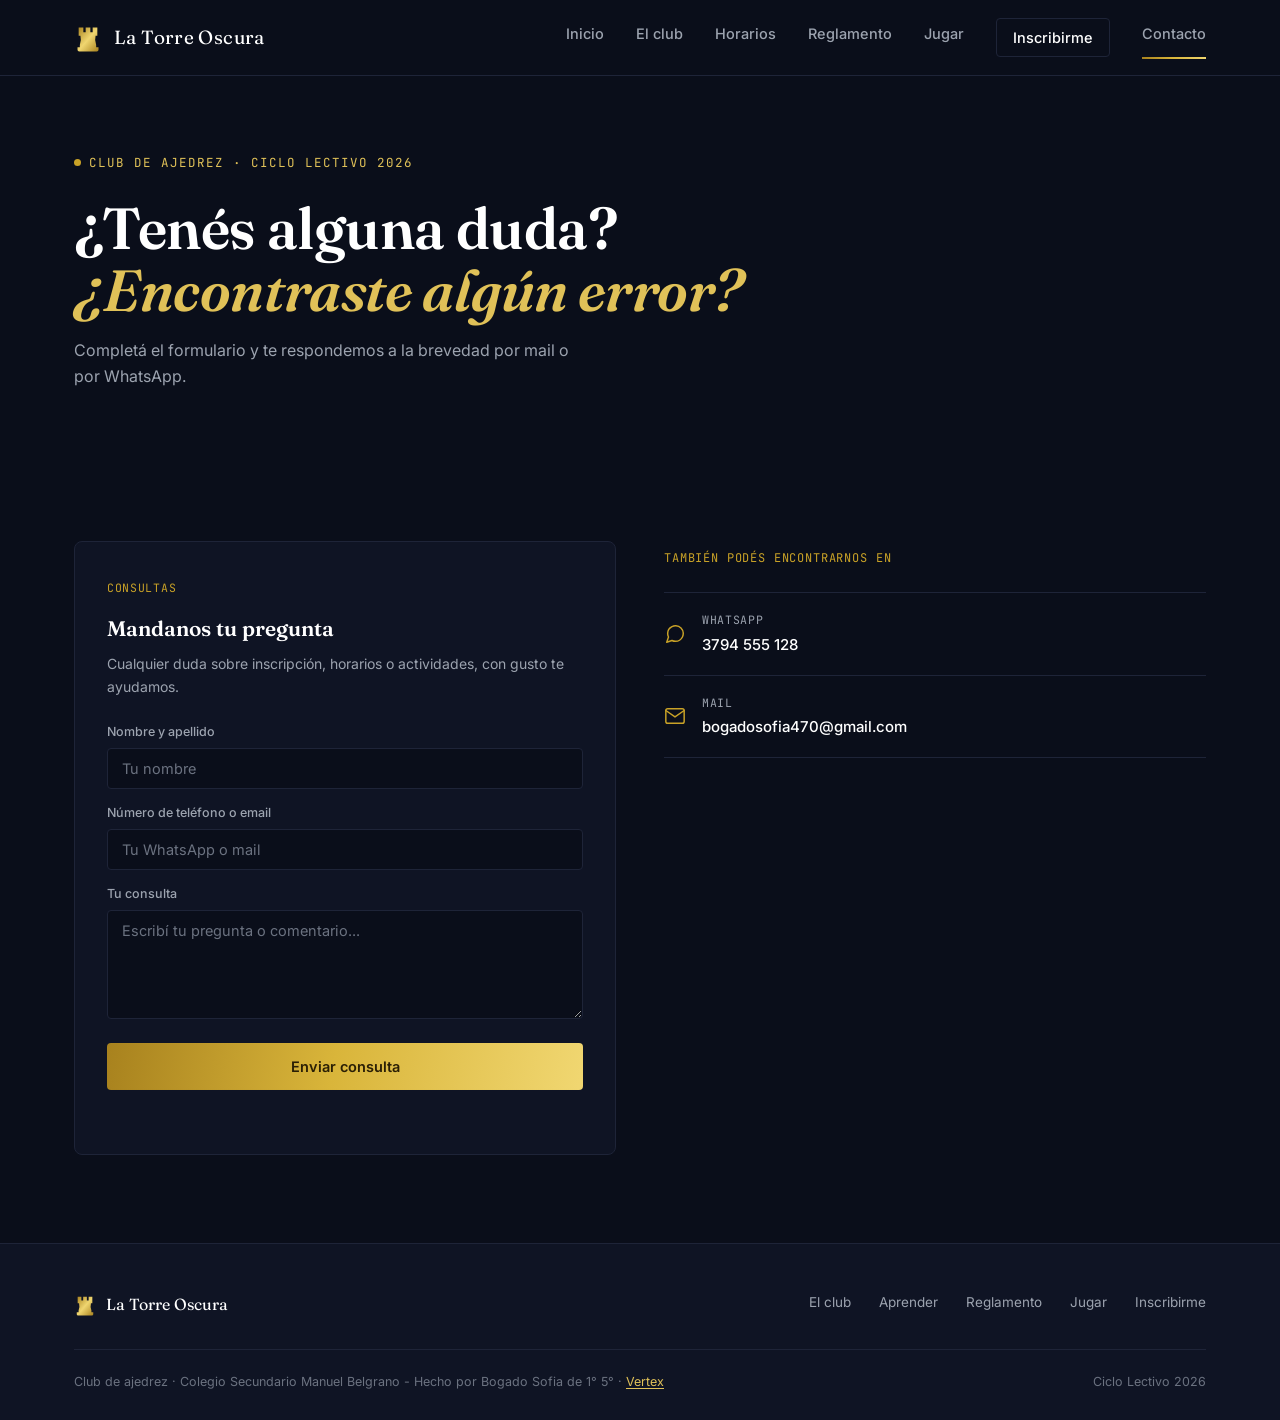
==== commit 749c22a9: "Recuperar la página Jugar y sumar ranking, pista y arrastre de piezas Se restaura jugar.html/jugar.j" ====
--- a/contacto.html
+++ b/contacto.html
@@ -36,6 +36,7 @@
       <a href="index.html#club">El club</a>
       <a href="index.html#horarios">Horarios</a>
       <a href="reglamento.html">Reglamento</a>
+      <a href="jugar.html">Jugar</a>
       <a href="index.html#inscripcion" class="nav-cta">Inscribirme</a>
       <a href="contacto.html" class="active nav-cta-outline">Contacto</a>
     </nav>
@@ -129,6 +130,7 @@
         <a href="index.html#club">El club</a>
         <a href="index.html#aprender">Aprender</a>
         <a href="reglamento.html">Reglamento</a>
+        <a href="jugar.html">Jugar</a>
         <a href="index.html#inscripcion">Inscribirme</a>
       </nav>
     </div>
--- a/styles.css
+++ b/styles.css
@@ -328,6 +328,10 @@
   touch-action: manipulation;
   transition: transform 0.15s ease, background 0.2s ease, border-color 0.2s ease;
   border: 1px solid transparent;
+}
+
+.btn[hidden] {
+  display: none;
 }
 
 .btn:hover {
@@ -1388,6 +1392,108 @@
 }
 
 /* ====================================
+   RANKING (Supabase)
+   ==================================== */
+
+#rankingLista {
+  margin-top: 24px;
+}
+
+#rankingLista p {
+  font-family: var(--font-body);
+  font-size: 14.5px;
+  color: var(--gray-text-dark);
+}
+
+.ranking-list {
+  list-style: none;
+  display: flex;
+  flex-direction: column;
+  gap: 10px;
+}
+
+.ranking-item {
+  display: flex;
+  align-items: center;
+  gap: 16px;
+  background: var(--bg-dark-card);
+  border: 1px solid var(--border-dark);
+  border-radius: 10px;
+  padding: 14px 18px;
+  font-family: var(--font-body);
+  color: var(--white);
+  cursor: pointer;
+  user-select: none;
+}
+
+.ranking-item.es-yo {
+  border-color: var(--gold);
+}
+
+.ranking-pos {
+  font-family: var(--font-mono);
+  font-size: 13px;
+  color: var(--gray-text-dark);
+  width: 28px;
+  flex-shrink: 0;
+}
+
+.ranking-nombre {
+  flex: 1;
+  font-size: 14.5px;
+}
+
+.ranking-puntos {
+  font-family: var(--font-mono);
+  font-size: 13px;
+  color: var(--gold-light);
+  white-space: nowrap;
+}
+
+.ranking-form {
+  margin-top: 24px;
+  background: var(--bg-dark-card);
+  border: 1px solid var(--border-dark);
+  border-radius: 10px;
+  padding: 20px;
+}
+
+.ranking-form label {
+  display: block;
+  font-family: var(--font-body);
+  font-size: 13.5px;
+  color: var(--gray-text-dark);
+  margin-bottom: 10px;
+}
+
+.ranking-form-row {
+  display: flex;
+  gap: 10px;
+  flex-wrap: wrap;
+}
+
+.ranking-form-row input {
+  flex: 1;
+  min-width: 200px;
+  background: transparent;
+  border: 1px solid var(--border-dark);
+  border-radius: 8px;
+  padding: 11px 14px;
+  font-family: var(--font-body);
+  font-size: 14.5px;
+  color: var(--white);
+}
+
+.ranking-form-row input:focus {
+  outline: none;
+  border-color: var(--gold);
+}
+
+@media (max-width: 480px) {
+  .ranking-form-row { flex-direction: column; }
+}
+
+/* ====================================
    HORARIOS
    ==================================== */
 
@@ -1476,3 +1582,354 @@
     padding: 24px 20px;
   }
 }
+
+/* ====================================
+   TABLERO DE AJEDREZ
+   ==================================== */
+
+.tablero-card {
+  background: var(--bg-dark-card);
+  border: 1px solid var(--border-dark);
+  border-radius: 12px;
+  padding: 32px;
+}
+
+.tablero-estado {
+  display: flex;
+  align-items: center;
+  justify-content: space-between;
+  flex-wrap: wrap;
+  gap: 12px;
+  margin-bottom: 24px;
+}
+
+.tablero-turno {
+  font-family: var(--font-mono);
+  font-size: 13px;
+  letter-spacing: 0.04em;
+  text-transform: uppercase;
+  color: var(--gray-text-dark);
+  display: inline-flex;
+  align-items: center;
+  gap: 9px;
+}
+
+.tablero-turno .turno-dot {
+  width: 11px;
+  height: 11px;
+  border-radius: 50%;
+  border: 1.5px solid var(--border-dark);
+  background: var(--piece-white);
+  flex-shrink: 0;
+}
+
+.tablero-turno.es-negras .turno-dot {
+  background: var(--piece-black);
+}
+
+.tablero-mensaje {
+  font-family: var(--font-body);
+  font-size: 14.5px;
+  font-weight: 600;
+  color: var(--gold-light);
+}
+
+.tablero-mensaje.es-jaquemate {
+  color: #E06666;
+}
+
+.tablero-layout {
+  display: grid;
+  grid-template-columns: 22px 1fr;
+  gap: 6px;
+  max-width: 520px;
+  margin: 0 auto;
+}
+
+.tablero-ranks {
+  display: grid;
+  grid-template-rows: repeat(8, 1fr);
+  align-items: center;
+}
+
+.tablero-ranks span {
+  font-family: var(--font-mono);
+  font-size: 12px;
+  color: var(--gray-text);
+  text-align: center;
+}
+
+.tablero-grid {
+  position: relative;
+  display: grid;
+  grid-template-columns: repeat(8, 1fr);
+  grid-template-rows: repeat(8, 1fr);
+  aspect-ratio: 1 / 1;
+  border-radius: 6px;
+  overflow: hidden;
+  border: 1px solid var(--border-dark);
+}
+
+.pista-flecha {
+  position: absolute;
+  inset: 0;
+  width: 100%;
+  height: 100%;
+  pointer-events: none;
+  z-index: 5;
+}
+
+.pista-flecha line {
+  stroke: var(--gold-light);
+  stroke-width: 1.8;
+  stroke-linecap: round;
+}
+
+.pista-flecha marker path {
+  fill: var(--gold-light);
+}
+
+.tablero-files {
+  grid-column: 2;
+  display: grid;
+  grid-template-columns: repeat(8, 1fr);
+}
+
+.tablero-files span {
+  font-family: var(--font-mono);
+  font-size: 12px;
+  color: var(--gray-text);
+  text-align: center;
+  padding-top: 4px;
+}
+
+.casilla {
+  position: relative;
+  border: none;
+  padding: 0;
+  aspect-ratio: 1 / 1;
+  cursor: pointer;
+  display: flex;
+  align-items: center;
+  justify-content: center;
+  touch-action: none;
+}
+
+.casilla.clara { background: var(--board-light); }
+.casilla.oscura { background: var(--board-dark); }
+
+.casilla.es-jugada-anterior::before {
+  content: '';
+  position: absolute;
+  inset: 0;
+  background: rgba(201, 162, 39, 0.28);
+}
+
+.casilla.es-seleccionada {
+  box-shadow: inset 0 0 0 3px var(--gold);
+}
+
+.casilla.es-jaque {
+  box-shadow: inset 0 0 0 3px #E06666;
+}
+
+.casilla.es-pista-origen {
+  box-shadow: inset 0 0 0 3px var(--gold-light);
+}
+
+.casilla.mov-legal::after {
+  content: '';
+  position: absolute;
+  width: 28%;
+  height: 28%;
+  border-radius: 50%;
+  background: rgba(201, 162, 39, 0.55);
+}
+
+.casilla.captura-legal::after {
+  content: '';
+  position: absolute;
+  inset: 8%;
+  border-radius: 50%;
+  border: 3px solid rgba(201, 162, 39, 0.75);
+  background: none;
+}
+
+.pieza {
+  display: block;
+  position: relative;
+  width: 76%;
+  height: 76%;
+  -webkit-mask-repeat: no-repeat;
+  mask-repeat: no-repeat;
+  -webkit-mask-position: center;
+  mask-position: center;
+  -webkit-mask-size: contain;
+  mask-size: contain;
+  pointer-events: none;
+}
+
+.pieza.es-arrastrando {
+  opacity: 0.25;
+}
+
+.pieza-fantasma {
+  position: fixed;
+  top: 0;
+  left: 0;
+  transform: translate(-50%, -50%);
+  pointer-events: none;
+  z-index: 200;
+  filter: drop-shadow(0 4px 10px rgba(0, 0, 0, 0.5));
+}
+
+.pieza.color-blancas {
+  background-color: var(--piece-white);
+}
+
+.pieza.color-negras {
+  background-color: var(--piece-black);
+}
+
+.casilla.clara .pieza {
+  filter: drop-shadow(0 0 5px var(--bg-dark)) drop-shadow(0 0 5px var(--bg-dark)) drop-shadow(0 0 5px var(--bg-dark));
+}
+
+.casilla.oscura .pieza {
+  filter: drop-shadow(0 0 5px var(--white)) drop-shadow(0 0 5px var(--white)) drop-shadow(0 0 5px var(--white));
+}
+
+.pieza-peon    { -webkit-mask-image: url('[data-uri]');    mask-image: url('[data-uri]'); }
+.pieza-torre   { -webkit-mask-image: url('[data-uri]');   mask-image: url('[data-uri]'); }
+.pieza-caballo { -webkit-mask-image: url('[data-uri]'); mask-image: url('[data-uri]'); }
+.pieza-alfil   { -webkit-mask-image: url('[data-uri]');   mask-image: url('[data-uri]'); }
+.pieza-dama    { -webkit-mask-image: url('[data-uri]');    mask-image: url('[data-uri]'); }
+.pieza-rey     { -webkit-mask-image: url('[data-uri]');     mask-image: url('[data-uri]'); }
+
+.tablero-pie {
+  display: flex;
+  align-items: center;
+  justify-content: space-between;
+  flex-wrap: wrap;
+  gap: 16px;
+  margin-top: 28px;
+}
+
+.tablero-acciones {
+  display: flex;
+  align-items: center;
+  gap: 10px;
+  flex-wrap: wrap;
+  justify-content: center;
+}
+
+.btn:disabled {
+  opacity: 0.45;
+  cursor: not-allowed;
+}
+
+.tablero-capturas {
+  display: flex;
+  flex-wrap: wrap;
+  gap: 4px;
+  min-height: 22px;
+  align-items: center;
+}
+
+.tablero-capturas .pieza {
+  width: 18px;
+  height: 18px;
+  position: static;
+}
+
+.tablero-capturas-grupo {
+  display: flex;
+  flex-direction: column;
+  gap: 6px;
+}
+
+.tablero-capturas-label {
+  font-family: var(--font-mono);
+  font-size: 11px;
+  text-transform: uppercase;
+  letter-spacing: 0.05em;
+  color: var(--gray-text);
+}
+
+.promo-modal {
+  position: fixed;
+  inset: 0;
+  z-index: 300;
+  display: flex;
+  align-items: center;
+  justify-content: center;
+  background: rgba(10, 14, 26, 0.75);
+  padding: 20px;
+}
+
+.promo-modal[hidden] {
+  display: none;
+}
+
+.promo-card {
+  background: var(--bg-dark-card);
+  border: 1px solid var(--border-dark);
+  border-radius: 10px;
+  padding: 28px;
+  text-align: center;
+  max-width: 320px;
+}
+
+.promo-card h3 {
+  font-family: var(--font-display);
+  font-size: 18px;
+  color: var(--white);
+  margin-bottom: 18px;
+}
+
+.promo-opciones {
+  display: grid;
+  grid-template-columns: repeat(4, 1fr);
+  gap: 10px;
+}
+
+.fin-modal-texto {
+  font-size: 14px;
+  color: var(--gray-text-dark);
+  margin-bottom: 22px;
+}
+
+.fin-modal-acciones {
+  display: flex;
+  gap: 10px;
+  justify-content: center;
+  flex-wrap: wrap;
+}
+
+.promo-opcion {
+  background: var(--bg-dark);
+  border: 1px solid var(--border-dark);
+  border-radius: 6px;
+  padding: 12px 6px;
+  cursor: pointer;
+  display: flex;
+  align-items: center;
+  justify-content: center;
+  transition: border-color 0.2s ease;
+}
+
+.promo-opcion:hover {
+  border-color: var(--gold);
+}
+
+.promo-opcion .pieza {
+  width: 100%;
+  height: 32px;
+}
+
+@media (max-width: 480px) {
+  .tablero-card { padding: 18px; }
+  .tablero-layout { grid-template-columns: 16px 1fr; }
+  .tablero-ranks span, .tablero-files span { font-size: 10px; }
+}
+
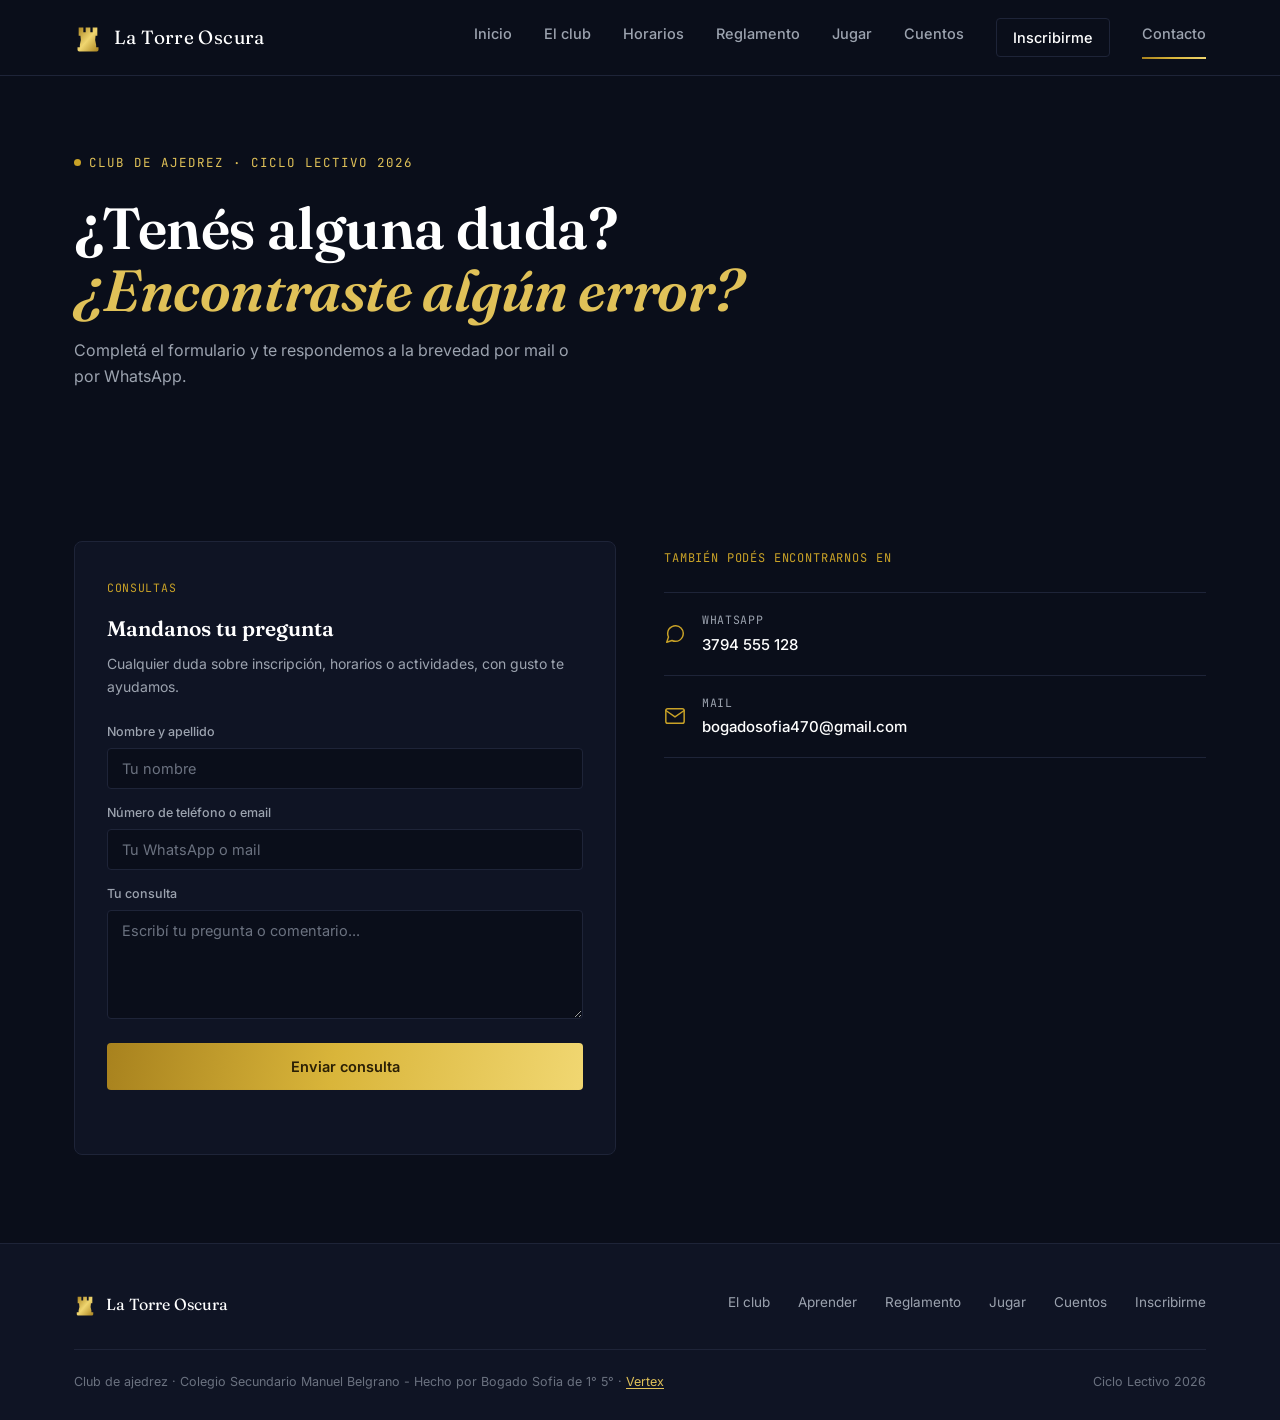
==== commit 7f340b2a: "Agregar página de Cuentos con dos relatos de temática ajedrecística Se suma cuentos.html con "El aje" ====
--- a/contacto.html
+++ b/contacto.html
@@ -37,6 +37,7 @@
       <a href="index.html#horarios">Horarios</a>
       <a href="reglamento.html">Reglamento</a>
       <a href="jugar.html">Jugar</a>
+      <a href="cuentos.html">Cuentos</a>
       <a href="index.html#inscripcion" class="nav-cta">Inscribirme</a>
       <a href="contacto.html" class="active nav-cta-outline">Contacto</a>
     </nav>
@@ -131,6 +132,7 @@
         <a href="index.html#aprender">Aprender</a>
         <a href="reglamento.html">Reglamento</a>
         <a href="jugar.html">Jugar</a>
+        <a href="cuentos.html">Cuentos</a>
         <a href="index.html#inscripcion">Inscribirme</a>
       </nav>
     </div>
--- a/styles.css
+++ b/styles.css
@@ -1140,6 +1140,26 @@
 
 [id^="art"] {
   scroll-margin-top: 80px;
+}
+
+[id^="cuento"] {
+  scroll-margin-top: 80px;
+}
+
+.story-text p {
+  font-family: var(--font-body);
+  font-size: 15.5px;
+  line-height: 1.8;
+  color: var(--text-dark);
+  margin-bottom: 18px;
+}
+
+.story-text p:last-child {
+  margin-bottom: 0;
+}
+
+.section-dark .story-text p {
+  color: var(--gray-text-dark);
 }
 
 @media (max-width: 880px) {
@@ -1428,6 +1448,12 @@
 
 .ranking-item.es-yo {
   border-color: var(--gold);
+  background: rgba(201, 162, 39, 0.1);
+}
+
+.ranking-item.es-bloqueado {
+  opacity: 0.45;
+  cursor: not-allowed;
 }
 
 .ranking-pos {
@@ -1783,6 +1809,10 @@
   filter: drop-shadow(0 4px 10px rgba(0, 0, 0, 0.5));
 }
 
+.pieza-fantasma.pieza-viaje {
+  transition: left 160ms ease, top 160ms ease;
+}
+
 .pieza.color-blancas {
   background-color: var(--piece-white);
 }
